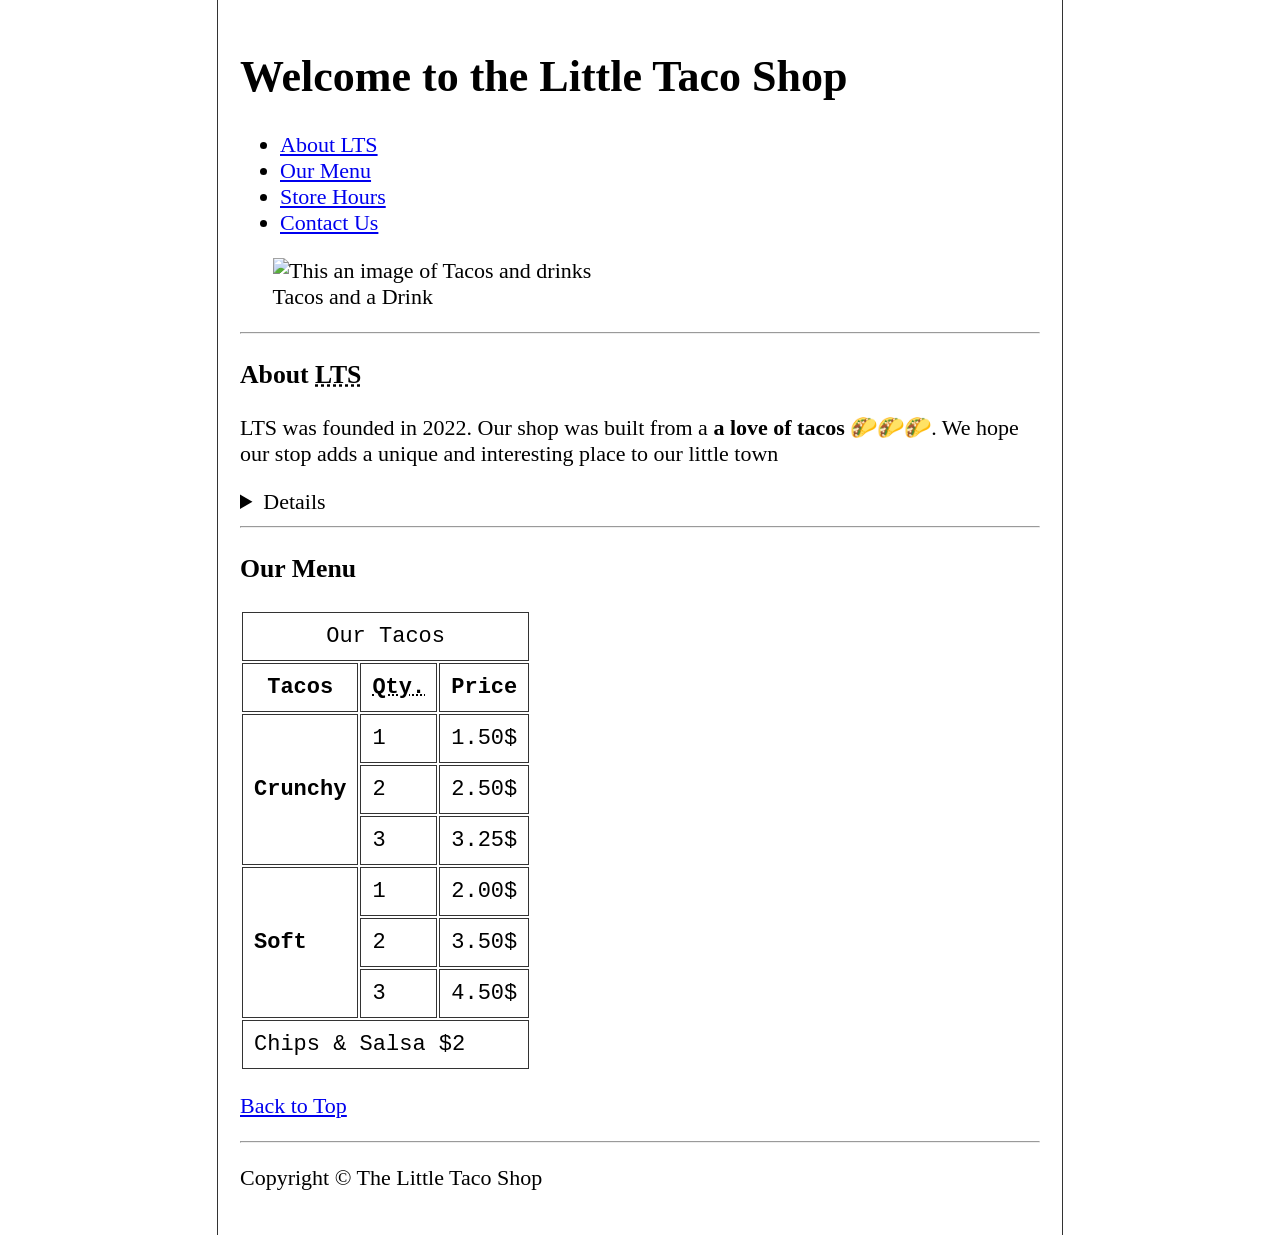
==== index.html @ 9c38268d "Add files via upload" ====
<!DOCTYPE html>
<html lang="en">
  <head>
    <meta charset="UTF-8" />
    <meta name="viewport" content="width=device-width, initial-scale=1.0" />
    <title>The Little Taco Shop</title>
    <link rel="stylesheet" href="style.css" />
    <link rel="shortcut icon" href="favicon.ico" type="image/x-icon" />
  </head>
  <body>
    <header>
      <h1>Welcome to the Little Taco Shop</h1>
      <nav>
        <ul>
          <li><a href="#about">About LTS</a></li>
          <li><a href="#menu">Our Menu</a></li>
          <li><a href="hours.html">Store Hours</a></li>
          <li><a href="contact.html">Contact Us</a></li>
        </ul>
      </nav>
    </header>

    <section id="tacophoto">
      <p>
        &nbsp;&nbsp;&nbsp;&nbsp;&nbsp;
        <img
          src="img/tacos_and_drink_400x267.png"
          alt="This an image of Tacos and drinks"
        />
        <br />
        &nbsp;&nbsp;&nbsp;&nbsp;&nbsp;&nbsp;Tacos and a Drink
      </p>
    </section>

    <hr />

    <main>
      <section id="about">
        <h3>About <abbr title="Little Taco Shop">LTS</abbr></h3>
        <p>
          LTS was founded in 2022. Our shop was built from a
          <strong>a love of tacos</strong> 🌮🌮🌮. We hope our stop adds a
          unique and interesting place to our little town
        </p>
      </section>

      <section id="history">
        <details>
          <p>
            The Taco was first introduced to the United States in
            <strong>1905</strong>. Mexican migrants were coming in to work on
            railroads and other jobs and started to bring their delicious food
            with them.
          </p>
        </details>
      </section>

      <hr />

      <section id="menu">
        <h3>Our Menu</h3>
        <table>
          <thead>
            <tr>
              <td colspan="3"><center>Our Tacos</center></td>
            </tr>
            <tr>
              <th>Tacos</th>
              <th><abbr title="Quantity">Qty.</abbr></th>
              <th>Price</th>
            </tr>
          </thead>
          <tbody id="prices">
            <tr>
              <td rowspan="3"><strong>Crunchy</strong></td>
              <td>1</td>
              <td>1.50$</td>
            </tr>
            <tr>
              <td>2</td>
              <td>2.50$</td>
            </tr>
            <tr>
              <td>3</td>
              <td>3.25$</td>
            </tr>
            <tr>
              <td rowspan="3"><strong>Soft</strong></td>
              <td>1</td>
              <td>2.00$</td>
            </tr>
            <tr>
              <td>2</td>
              <td>3.50$</td>
            </tr>
            <tr>
              <td>3</td>
              <td>4.50$</td>
            </tr>
          </tbody>
          <tfoot id="chips and salsa">
            <tr>
              <td colspan="3">Chips & Salsa $2</td>
            </tr>
          </tfoot>
        </table>
      </section>
    </main>

    <footer>
      <p>
        <a href="#">Back to Top</a>
      </p>
      <hr />
      <p>Copyright &copy; The Little Taco Shop</p>
    </footer>
  </body>
</html>
---- style.css ----
html {
    font-size: 22px;
}

body {
    min-height: 100vh;
    max-width: 800px;
    margin: 0 auto;
    padding: 1rem;
    border-left: 1px solid #333;
    border-right: 1px solid #333;
}

th, td, caption {
    border: 1px solid #333;
    font-family: 'Courier New', Courier, monospace;
    border-collapse: separate;
    padding: 0.5rem;
}
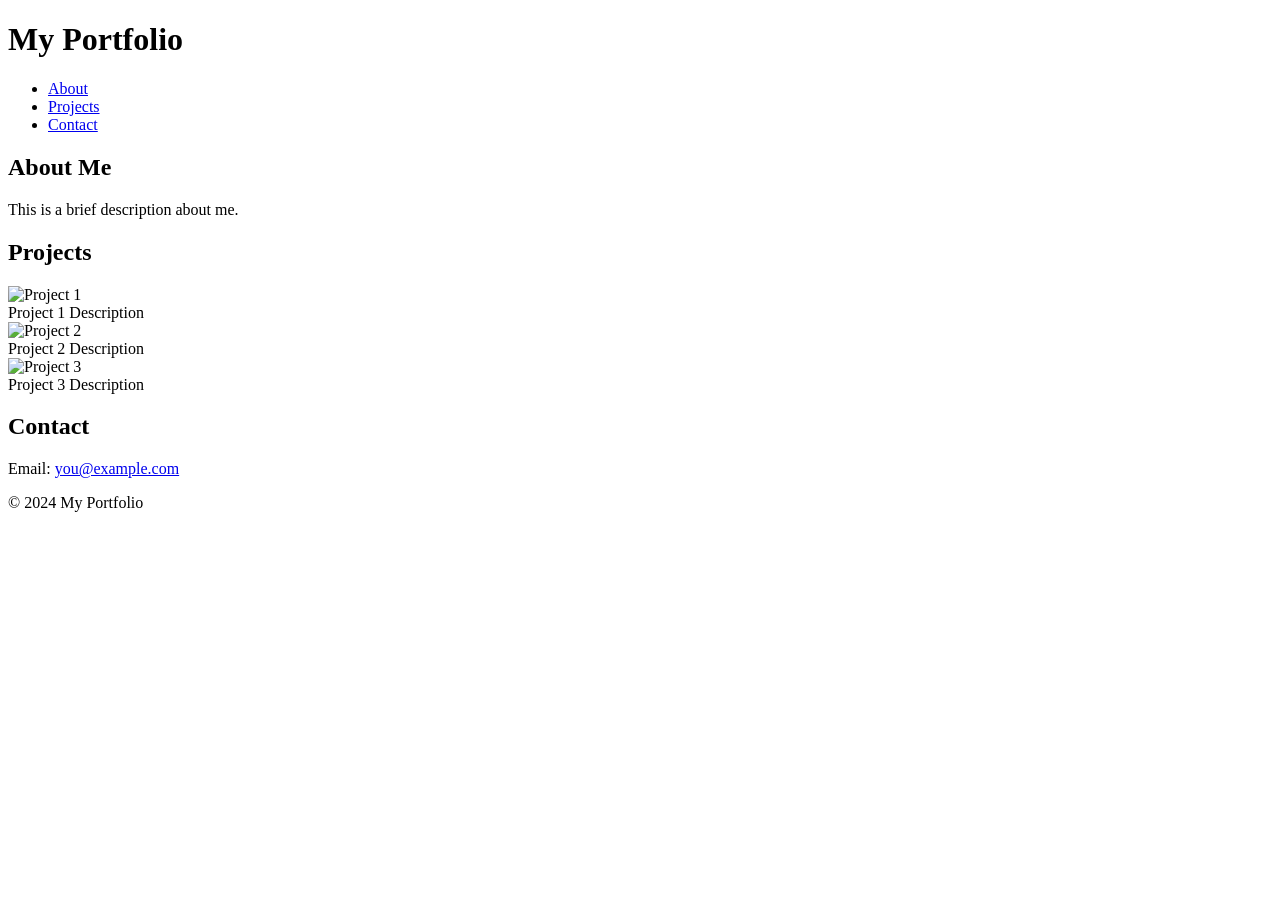
==== commit d058ea40: "Add files via upload" ====
--- a/index.html
+++ b/index.html
@@ -1,118 +1,50 @@
-<!DOCTYPE html>
-<html lang="en">
-  <head>
-    <meta charset="UTF-8" />
-    <meta name="viewport" content="width=device-width, initial-scale=1.0" />
-    <title>The Little Taco Shop</title>
-    <link rel="stylesheet" href="style.css" />
-    <link rel="shortcut icon" href="favicon.ico" type="image/x-icon" />
-  </head>
-  <body>
-    <header>
-      <h1>Welcome to the Little Taco Shop</h1>
-      <nav>
-        <ul>
-          <li><a href="#about">About LTS</a></li>
-          <li><a href="#menu">Our Menu</a></li>
-          <li><a href="hours.html">Store Hours</a></li>
-          <li><a href="contact.html">Contact Us</a></li>
-        </ul>
-      </nav>
-    </header>
-
-    <section id="tacophoto">
-      <p>
-        &nbsp;&nbsp;&nbsp;&nbsp;&nbsp;
-        <img
-          src="img/tacos_and_drink_400x267.png"
-          alt="This an image of Tacos and drinks"
-        />
-        <br />
-        &nbsp;&nbsp;&nbsp;&nbsp;&nbsp;&nbsp;Tacos and a Drink
-      </p>
-    </section>
-
-    <hr />
-
-    <main>
-      <section id="about">
-        <h3>About <abbr title="Little Taco Shop">LTS</abbr></h3>
-        <p>
-          LTS was founded in 2022. Our shop was built from a
-          <strong>a love of tacos</strong> 🌮🌮🌮. We hope our stop adds a
-          unique and interesting place to our little town
-        </p>
-      </section>
-
-      <section id="history">
-        <details>
-          <p>
-            The Taco was first introduced to the United States in
-            <strong>1905</strong>. Mexican migrants were coming in to work on
-            railroads and other jobs and started to bring their delicious food
-            with them.
-          </p>
-        </details>
-      </section>
-
-      <hr />
-
-      <section id="menu">
-        <h3>Our Menu</h3>
-        <table>
-          <thead>
-            <tr>
-              <td colspan="3"><center>Our Tacos</center></td>
-            </tr>
-            <tr>
-              <th>Tacos</th>
-              <th><abbr title="Quantity">Qty.</abbr></th>
-              <th>Price</th>
-            </tr>
-          </thead>
-          <tbody id="prices">
-            <tr>
-              <td rowspan="3"><strong>Crunchy</strong></td>
-              <td>1</td>
-              <td>1.50$</td>
-            </tr>
-            <tr>
-              <td>2</td>
-              <td>2.50$</td>
-            </tr>
-            <tr>
-              <td>3</td>
-              <td>3.25$</td>
-            </tr>
-            <tr>
-              <td rowspan="3"><strong>Soft</strong></td>
-              <td>1</td>
-              <td>2.00$</td>
-            </tr>
-            <tr>
-              <td>2</td>
-              <td>3.50$</td>
-            </tr>
-            <tr>
-              <td>3</td>
-              <td>4.50$</td>
-            </tr>
-          </tbody>
-          <tfoot id="chips and salsa">
-            <tr>
-              <td colspan="3">Chips & Salsa $2</td>
-            </tr>
-          </tfoot>
-        </table>
-      </section>
-    </main>
-
-    <footer>
-      <p>
-        <a href="#">Back to Top</a>
-      </p>
-      <hr />
-      <p>Copyright &copy; The Little Taco Shop</p>
-    </footer>
-  </body>
-</html>
+
+<!DOCTYPE html>
+<html lang="en">
+<head>
+    <meta charset="UTF-8">
+    <meta name="viewport" content="width=device-width, initial-scale=1.0">
+    <title>Portfolio</title>
+    <link rel="stylesheet" href="styles.css">
+</head>
+<body>
+    <header>
+        <h1>My Portfolio</h1>
+        <nav>
+            <ul>
+                <li><a href="#about">About</a></li>
+                <li><a href="#projects">Projects</a></li>
+                <li><a href="#contact">Contact</a></li>
+            </ul>
+        </nav>
+    </header>
+    <section id="about">
+        <h2>About Me</h2>
+        <p>This is a brief description about me.</p>
+    </section>
+    <section id="projects">
+        <h2>Projects</h2>
+        <div class="gallery">
+            <div class="project">
+                <img src="project1.jpg" alt="Project 1">
+                <div class="overlay">Project 1 Description</div>
+            </div>
+            <div class="project">
+                <img src="project2.jpg" alt="Project 2">
+                <div class="overlay">Project 2 Description</div>
+            </div>
+            <div class="project">
+                <img src="project3.jpg" alt="Project 3">
+                <div class="overlay">Project 3 Description</div>
+            </div>
+        </div>
+    </section>
+    <section id="contact">
+        <h2>Contact</h2>
+        <p>Email: <a href="mailto:you@example.com">you@example.com</a></p>
+    </section>
+    <footer>
+        <p>&copy; 2024 My Portfolio</p>
+    </footer>
+</body>
+</html>
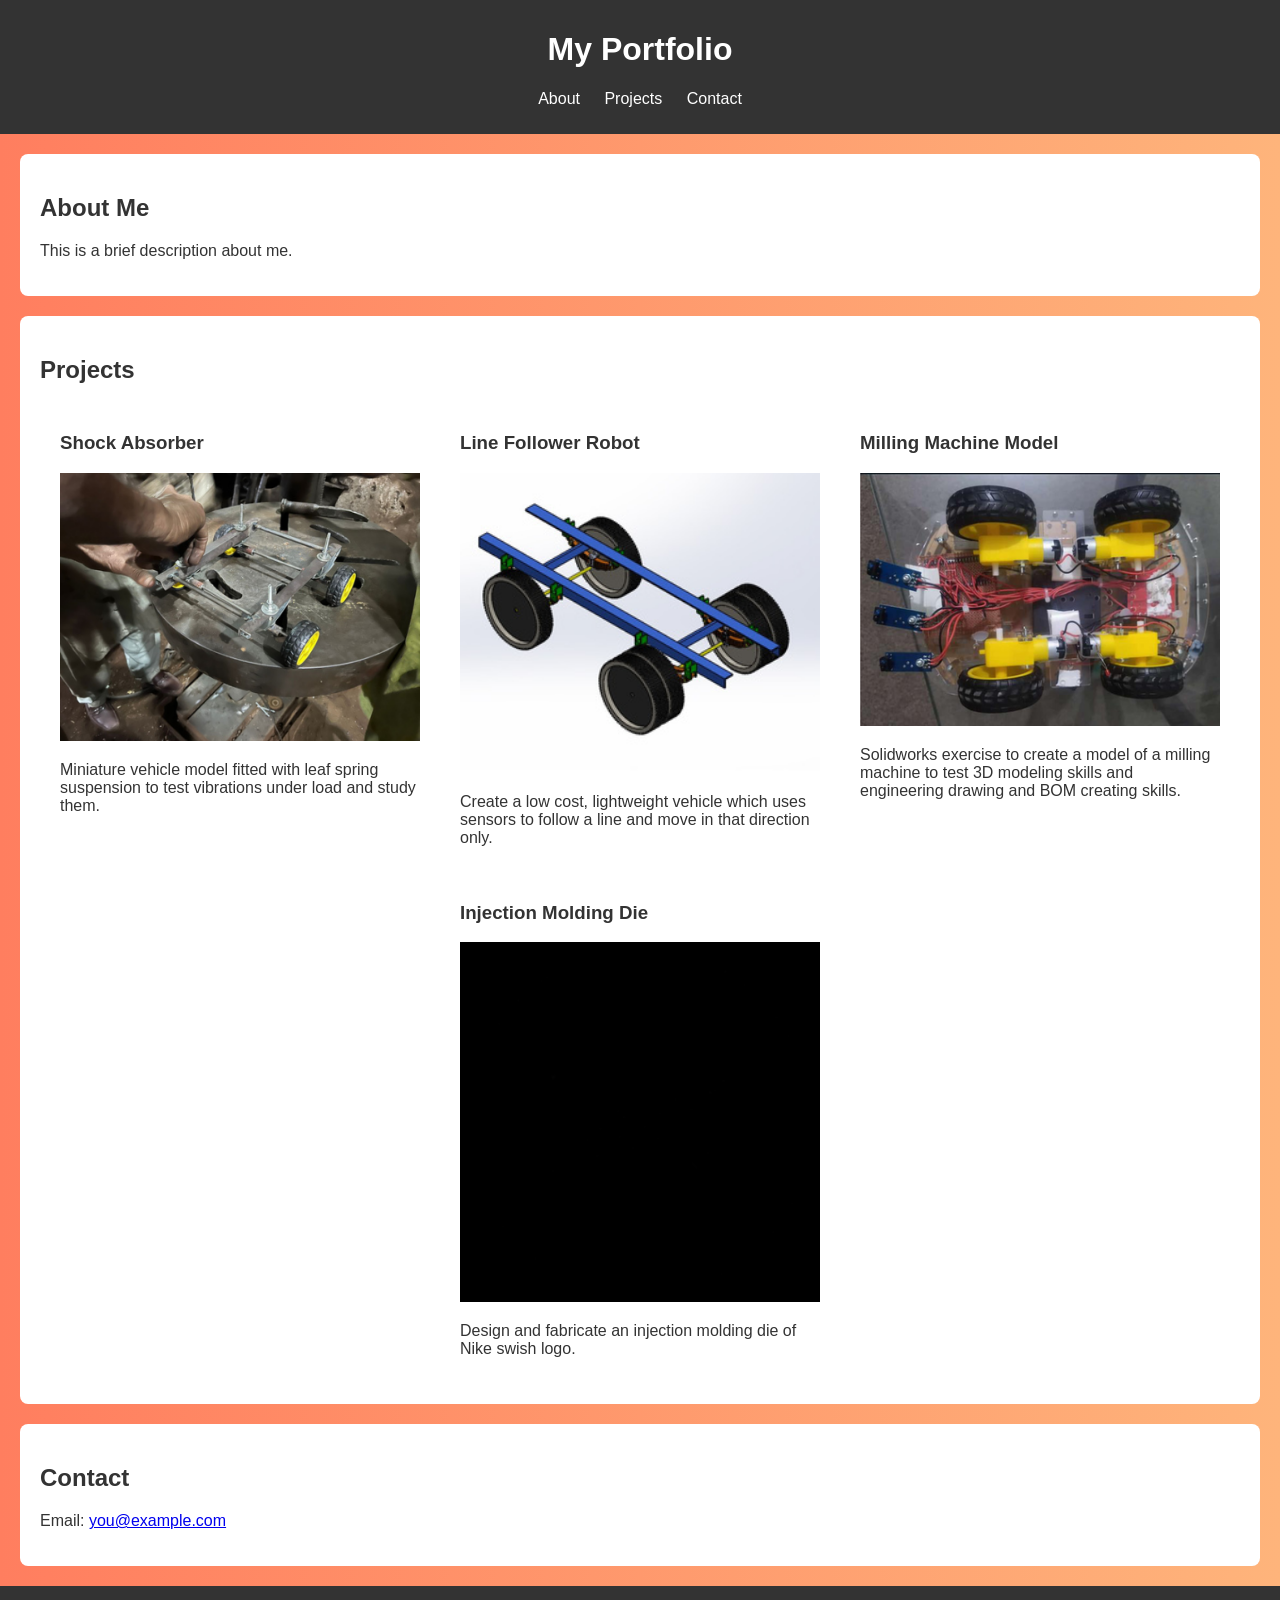
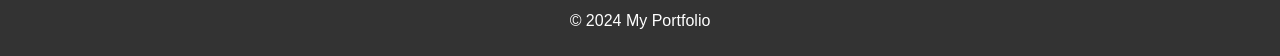
==== commit ffaa783e: "Add files via upload" ====
--- a/index.html
+++ b/index.html
@@ -26,16 +26,32 @@
         <h2>Projects</h2>
         <div class="gallery">
             <div class="project">
-                <img src="project1.jpg" alt="Project 1">
-                <div class="overlay">Project 1 Description</div>
+                <h3>Shock Absorber</h3>
+                <img src="images/how.png" alt="Shock Absorber">
+                <div class="overlay">Shock Absorber</div>
+                <div class="description">Miniature vehicle model fitted with leaf spring suspension to test vibrations under load and study them.</div>
+                <p>Miniature vehicle model fitted with leaf spring suspension to test vibrations under load and study them.</p>
             </div>
             <div class="project">
-                <img src="project2.jpg" alt="Project 2">
-                <div class="overlay">Project 2 Description</div>
+                <h3>Line Follower Robot</h3>
+                <img src="images/image_5.jpeg" alt="Line Follower Robot">
+                <div class="overlay">Line Follower Robot</div>
+                <div class="description">Create a low cost, lightweight vehicle which uses sensors to follow a line and move in that direction only.</div>
+                <p>Create a low cost, lightweight vehicle which uses sensors to follow a line and move in that direction only.</p>
             </div>
             <div class="project">
-                <img src="project3.jpg" alt="Project 3">
-                <div class="overlay">Project 3 Description</div>
+                <h3>Milling Machine Model</h3>
+                <img src="images/image_2.png" alt="Milling Machine Model">
+                <div class="overlay">Milling Machine Model</div>
+                <div class="description">Solidworks exercise to create a model of a milling machine to test 3D modeling skills and engineering drawing and BOM creating skills.</div>
+                <p>Solidworks exercise to create a model of a milling machine to test 3D modeling skills and engineering drawing and BOM creating skills.</p>
+            </div>
+            <div class="project">
+                <h3>Injection Molding Die</h3>
+                <img src="images/image_6.png" alt="Injection Molding Die">
+                <div class="overlay">Injection Molding Die</div>
+                <div class="description">Design and fabricate an injection molding die of Nike swish logo.</div>
+                <p>Design and fabricate an injection molding die of Nike swish logo.</p>
             </div>
         </div>
     </section>
--- a/styles.css
+++ b/styles.css
@@ -0,0 +1,89 @@
+
+body {
+    font-family: Arial, sans-serif;
+    margin: 0;
+    padding: 0;
+    background: linear-gradient(to right, #ff7e5f, #feb47b);
+    color: #333;
+}
+
+header {
+    background: #333;
+    color: white;
+    padding: 10px 0;
+    text-align: center;
+}
+
+header nav ul {
+    list-style: none;
+    padding: 0;
+}
+
+header nav ul li {
+    display: inline;
+    margin: 0 10px;
+}
+
+header nav ul li a {
+    color: white;
+    text-decoration: none;
+}
+
+section {
+    padding: 20px;
+    margin: 20px;
+    background: white;
+    border-radius: 8px;
+}
+
+.gallery {
+    display: flex;
+    justify-content: space-around;
+    flex-wrap: wrap;
+}
+
+.project {
+    position: relative;
+    width: 30%;
+    margin: 10px;
+    overflow: hidden;
+    border-radius: 8px;
+}
+
+.project img {
+    width: 100%;
+    transition: transform 0.3s ease;
+}
+
+.project:hover img {
+    transform: scale(1.1);
+}
+
+.overlay, .description {
+    position: absolute;
+    bottom: 0;
+    left: 0;
+    right: 0;
+    background: rgba(0, 0, 0, 0.7);
+    color: white;
+    text-align: center;
+    padding: 10px;
+    opacity: 0;
+    transition: opacity 0.3s ease;
+}
+
+.project:hover .overlay, .project:hover .description {
+    opacity: 1;
+}
+
+.description {
+    bottom: auto;
+    top: 100%;
+}
+
+footer {
+    text-align: center;
+    padding: 10px;
+    background: #333;
+    color: white;
+}
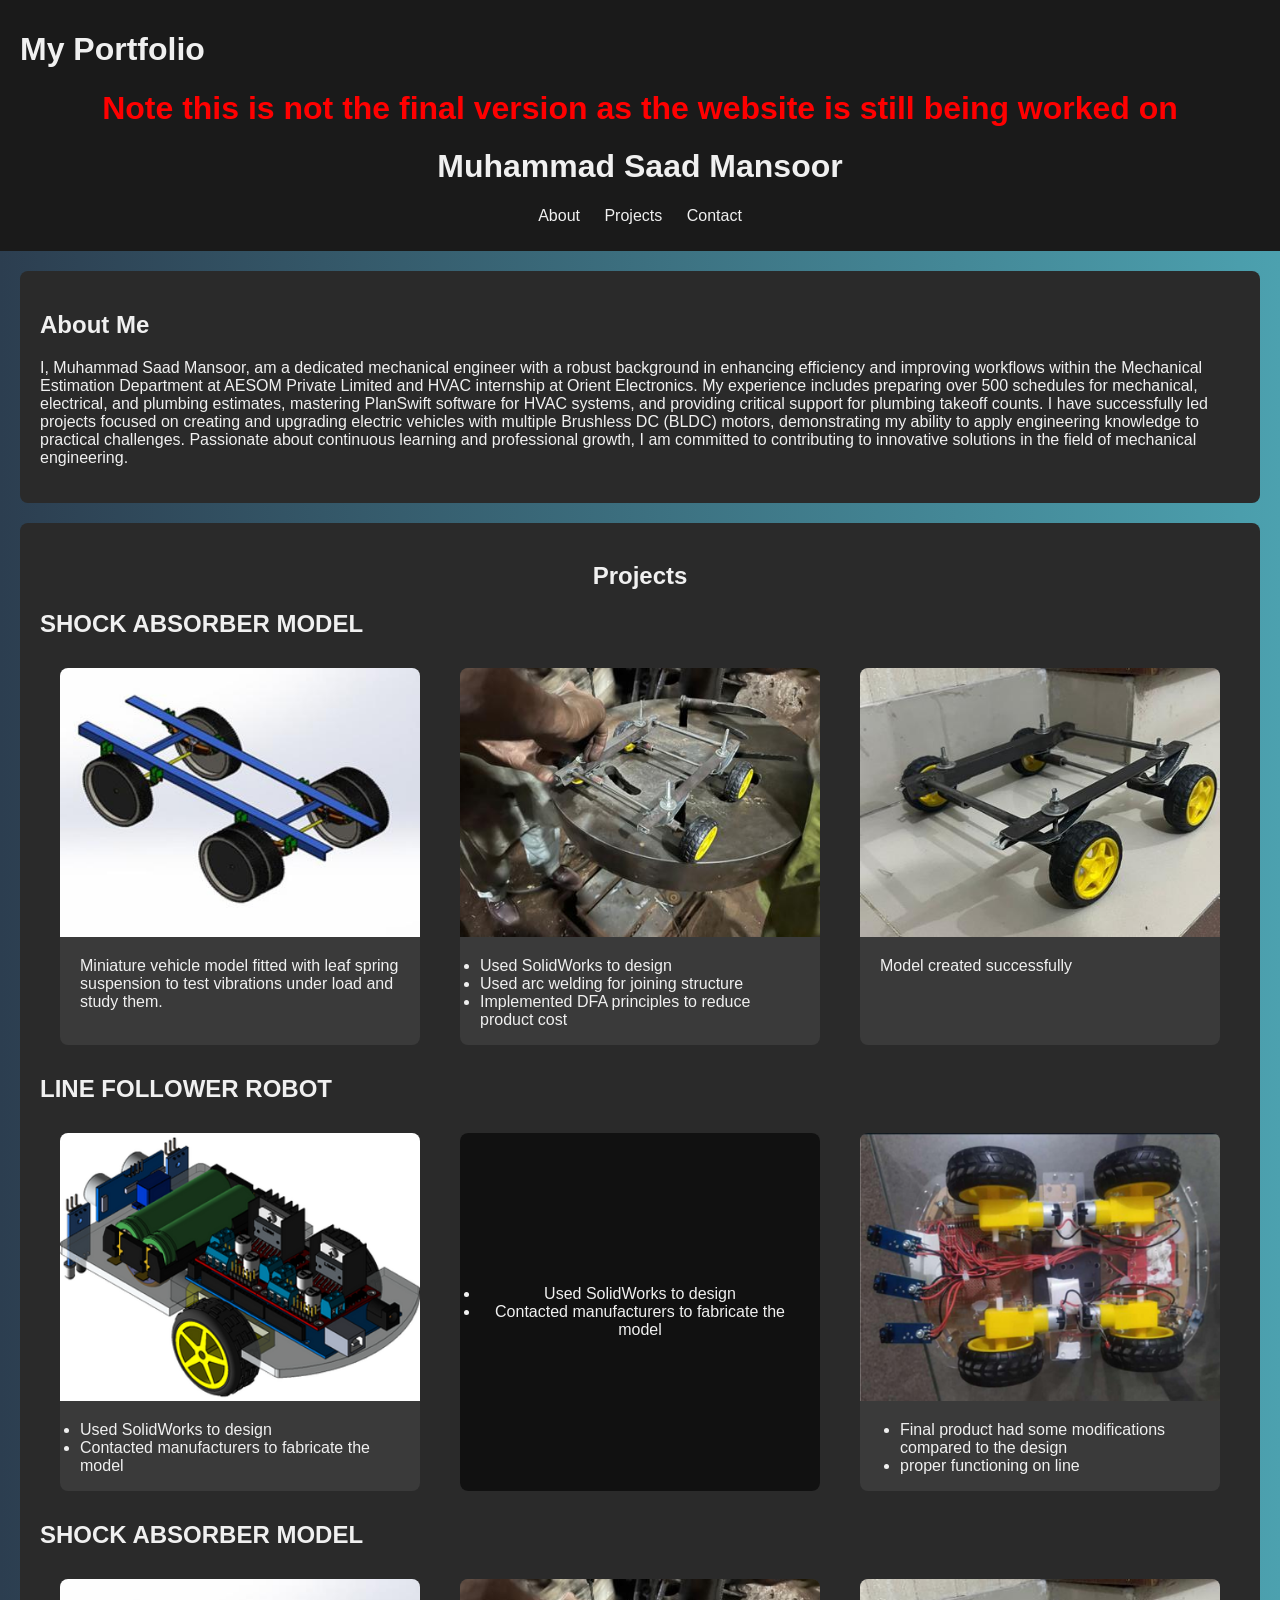
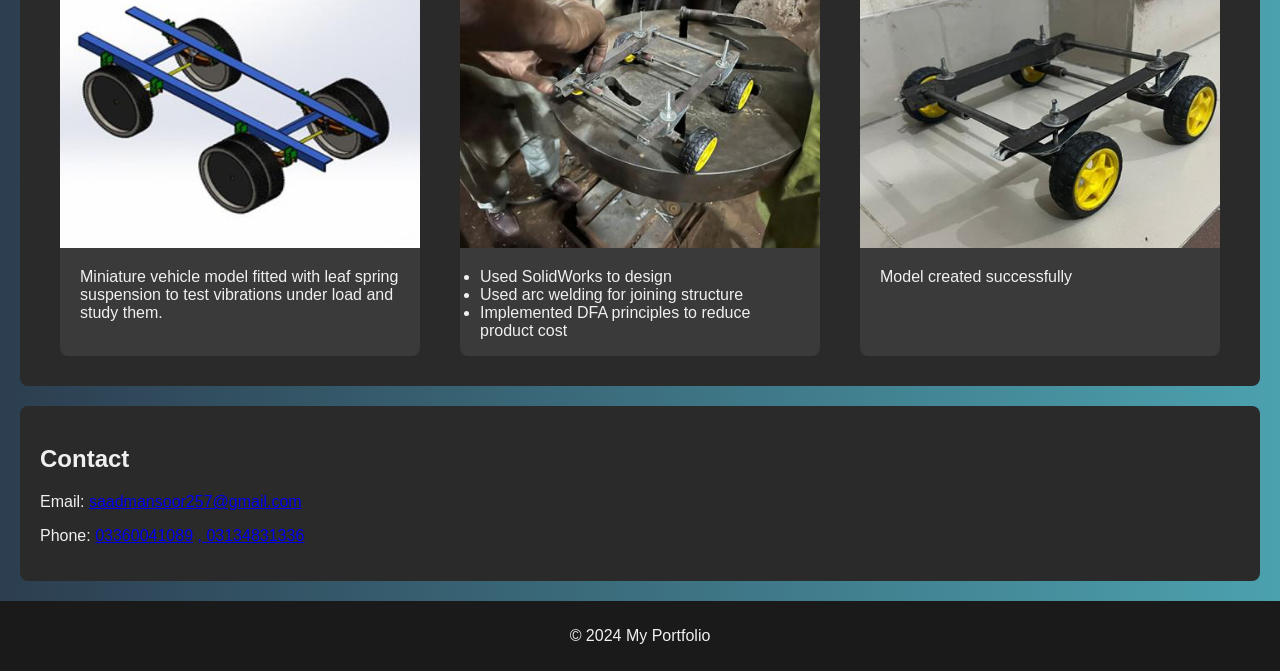
==== commit 32755c13: "Add files via upload" ====
--- a/index.html
+++ b/index.html
@@ -1,66 +1,172 @@
-
 <!DOCTYPE html>
 <html lang="en">
-<head>
-    <meta charset="UTF-8">
-    <meta name="viewport" content="width=device-width, initial-scale=1.0">
+  <head>
+    <meta charset="UTF-8" />
+    <meta name="viewport" content="width=device-width, initial-scale=1.0" />
     <title>Portfolio</title>
-    <link rel="stylesheet" href="styles.css">
-</head>
-<body>
+    <link rel="stylesheet" href="styles.css" />
+  </head>
+  <body>
     <header>
-        <h1>My Portfolio</h1>
-        <nav>
-            <ul>
-                <li><a href="#about">About</a></li>
-                <li><a href="#projects">Projects</a></li>
-                <li><a href="#contact">Contact</a></li>
-            </ul>
-        </nav>
+      <h1 class="portfolio-heading">My Portfolio</h1>
+      <h1 id="note">
+        Note this is not the final version as the website is still being worked
+        on
+      </h1>
+      <h1>Muhammad Saad Mansoor</h1>
+      <nav>
+        <ul>
+          <li><a href="#about">About</a></li>
+          <li><a href="#projects">Projects</a></li>
+          <li><a href="#contact">Contact</a></li>
+        </ul>
+      </nav>
     </header>
     <section id="about">
-        <h2>About Me</h2>
-        <p>This is a brief description about me.</p>
+      <h2>About Me</h2>
+      <p>
+        I, Muhammad Saad Mansoor, am a dedicated mechanical engineer with a
+        robust background in enhancing efficiency and improving workflows within
+        the Mechanical Estimation Department at AESOM Private Limited and HVAC
+        internship at Orient Electronics. My experience includes preparing over
+        500 schedules for mechanical, electrical, and plumbing estimates,
+        mastering PlanSwift software for HVAC systems, and providing critical
+        support for plumbing takeoff counts. I have successfully led projects
+        focused on creating and upgrading electric vehicles with multiple
+        Brushless DC (BLDC) motors, demonstrating my ability to apply
+        engineering knowledge to practical challenges. Passionate about
+        continuous learning and professional growth, I am committed to
+        contributing to innovative solutions in the field of mechanical
+        engineering.
+      </p>
     </section>
     <section id="projects">
-        <h2>Projects</h2>
-        <div class="gallery">
-            <div class="project">
-                <h3>Shock Absorber</h3>
-                <img src="images/how.png" alt="Shock Absorber">
-                <div class="overlay">Shock Absorber</div>
-                <div class="description">Miniature vehicle model fitted with leaf spring suspension to test vibrations under load and study them.</div>
-                <p>Miniature vehicle model fitted with leaf spring suspension to test vibrations under load and study them.</p>
-            </div>
-            <div class="project">
-                <h3>Line Follower Robot</h3>
-                <img src="images/image_5.jpeg" alt="Line Follower Robot">
-                <div class="overlay">Line Follower Robot</div>
-                <div class="description">Create a low cost, lightweight vehicle which uses sensors to follow a line and move in that direction only.</div>
-                <p>Create a low cost, lightweight vehicle which uses sensors to follow a line and move in that direction only.</p>
-            </div>
-            <div class="project">
-                <h3>Milling Machine Model</h3>
-                <img src="images/image_2.png" alt="Milling Machine Model">
-                <div class="overlay">Milling Machine Model</div>
-                <div class="description">Solidworks exercise to create a model of a milling machine to test 3D modeling skills and engineering drawing and BOM creating skills.</div>
-                <p>Solidworks exercise to create a model of a milling machine to test 3D modeling skills and engineering drawing and BOM creating skills.</p>
-            </div>
-            <div class="project">
-                <h3>Injection Molding Die</h3>
-                <img src="images/image_6.png" alt="Injection Molding Die">
-                <div class="overlay">Injection Molding Die</div>
-                <div class="description">Design and fabricate an injection molding die of Nike swish logo.</div>
-                <p>Design and fabricate an injection molding die of Nike swish logo.</p>
-            </div>
+      <h1 id="projectheader">Projects</h1>
+
+      <!-- Shock Absorber Model Section 1 -->
+      <h2>SHOCK ABSORBER MODEL</h2>
+      <div class="gallery">
+        <div class="project">
+          <img src="images/shock_absorber11jpg.jpg" alt="Shock Absorber1" />
+          <div class="overlay">What?</div>
+          <div class="description">
+            Miniature vehicle model fitted with leaf spring suspension to test
+            vibrations under load and study them.
+          </div>
+          <p class="project-text">
+            Miniature vehicle model fitted with leaf spring suspension to test
+            vibrations under load and study them.
+          </p>
         </div>
+        <div class="project">
+          <img src="images/shock_absorber22.jpg" alt="Shock Absorber2" />
+          <div class="overlay">How?</div>
+          <div class="description">
+            Used SolidWorks to design, Used arc welding for joining structure,
+            Implemented DFA principles to reduce product cost
+          </div>
+          <ul class="project-text">
+            <li>Used SolidWorks to design</li>
+            <li>Used arc welding for joining structure</li>
+            <li>Implemented DFA principles to reduce product cost</li>
+          </ul>
+        </div>
+        <div class="project">
+          <img src="images/shock_absorber33.jpg" alt="Shock Absorber3" />
+          <div class="overlay">Results</div>
+          <div class="description">Model created successfully</div>
+          <p class="project-text">Model created successfully</p>
+        </div>
+      </div>
+
+      <!-- Line Follower Robot -->
+      <h2>LINE FOLLOWER ROBOT</h2>
+      <div class="gallery">
+        <div class="project">
+          <img src="images/line follower11.png" alt="Line Follower2" />
+          <div class="overlay">What?</div>
+          <div class="description">
+            Used SolidWorks to design the outer box Contacted manufacturers to
+            fabricate the model
+          </div>
+          <ul class="project-text">
+            <li>Used SolidWorks to design</li>
+            <li>Contacted manufacturers to fabricate the model</li>
+          </ul>
+        </div>
+        <div class="project text-only">
+          <div class="text-overlay">
+            <div class="description">How?</div>
+            <ul class="project-text">
+              <li>Used SolidWorks to design</li>
+              <li>Contacted manufacturers to fabricate the model</li>
+            </ul>
+          </div>
+        </div>
+        <div class="project">
+          <img src="images/line follower22.png" alt="Line Follower1" />
+          <div class="overlay">Results</div>
+          <div class="description">
+            Create a low cost, lightweight vehicle which uses sensors to follow
+            a line and move in that direction only.
+          </div>
+          <ul>
+            <li>Final product had some modifications compared to the design</li>
+            <li>proper functioning on line</li>
+          </ul>
+        </div>
+      </div>
+
+      <!-- Shock Absorber Model Section 3 -->
+      <h2>SHOCK ABSORBER MODEL</h2>
+      <div class="gallery">
+        <div class="project">
+          <img src="images/shock_absorber11jpg.jpg" alt="Shock Absorber1" />
+          <div class="overlay">What?</div>
+          <div class="description">
+            Miniature vehicle model fitted with leaf spring suspension to test
+            vibrations under load and study them.
+          </div>
+          <p class="project-text">
+            Miniature vehicle model fitted with leaf spring suspension to test
+            vibrations under load and study them.
+          </p>
+        </div>
+        <div class="project">
+          <img src="images/shock_absorber22.jpg" alt="Shock Absorber2" />
+          <div class="overlay">How?</div>
+          <div class="description">
+            Used SolidWorks to design, Used arc welding for joining structure,
+            Implemented DFA principles to reduce product cost
+          </div>
+          <ul class="project-text">
+            <li>Used SolidWorks to design</li>
+            <li>Used arc welding for joining structure</li>
+            <li>Implemented DFA principles to reduce product cost</li>
+          </ul>
+        </div>
+        <div class="project">
+          <img src="images/shock_absorber33.jpg" alt="Shock Absorber3" />
+          <div class="overlay">Results</div>
+          <div class="description">Model created successfully</div>
+          <p class="project-text">Model created successfully</p>
+        </div>
+      </div>
     </section>
     <section id="contact">
-        <h2>Contact</h2>
-        <p>Email: <a href="mailto:you@example.com">you@example.com</a></p>
+      <h2>Contact</h2>
+      <p>
+        Email:
+        <a href="mailto:saadmansoor257@gmail.com">saadmansoor257@gmail.com</a>
+      </p>
+      <p>
+        Phone:
+        <a href="tel:0336 0041089">03360041089</a>
+        <a href="tel:0313 4831336">, 03134831336</a>
+      </p>
     </section>
     <footer>
-        <p>&copy; 2024 My Portfolio</p>
+      <p>&copy; 2024 My Portfolio</p>
     </footer>
-</body>
+  </body>
 </html>
--- a/styles.css
+++ b/styles.css
@@ -1,89 +1,125 @@
+body {
+  font-family: Arial, sans-serif;
+  margin: 0;
+  padding: 0;
+  background: linear-gradient(to right, #2c3e50, #4ca1af);
+  color: #f0f0f0;
+}
 
-body {
-    font-family: Arial, sans-serif;
-    margin: 0;
-    padding: 0;
-    background: linear-gradient(to right, #ff7e5f, #feb47b);
-    color: #333;
+.portfolio-heading {
+  text-align: left;
+  margin-left: 20px;
+}
+
+#projectheader {
+  text-align: center;
 }
 
 header {
-    background: #333;
-    color: white;
-    padding: 10px 0;
-    text-align: center;
+  background: #1a1a1a;
+  color: #f0f0f0;
+  padding: 10px 0;
+  text-align: center;
 }
 
 header nav ul {
-    list-style: none;
-    padding: 0;
+  list-style: none;
+  padding: 0;
 }
 
 header nav ul li {
-    display: inline;
-    margin: 0 10px;
+  display: inline;
+  margin: 0 10px;
 }
 
 header nav ul li a {
-    color: white;
-    text-decoration: none;
+  color: #f0f0f0;
+  text-decoration: none;
 }
 
 section {
-    padding: 20px;
-    margin: 20px;
-    background: white;
-    border-radius: 8px;
+  padding: 20px;
+  margin: 20px;
+  background: #2a2a2a;
+  border-radius: 8px;
 }
 
 .gallery {
-    display: flex;
-    justify-content: space-around;
-    flex-wrap: wrap;
+  display: flex;
+  justify-content: space-around;
+  flex-wrap: wrap;
 }
 
 .project {
-    position: relative;
-    width: 30%;
-    margin: 10px;
-    overflow: hidden;
-    border-radius: 8px;
+  position: relative;
+  width: 30%;
+  margin: 10px;
+  overflow: hidden;
+  border-radius: 8px;
+  background: #3a3a3a;
 }
 
 .project img {
-    width: 100%;
-    transition: transform 0.3s ease;
+  width: 100%;
+  transition: transform 0.3s ease;
 }
 
 .project:hover img {
-    transform: scale(1.1);
+  transform: scale(1.1);
 }
 
-.overlay, .description {
-    position: absolute;
-    bottom: 0;
-    left: 0;
-    right: 0;
-    background: rgba(0, 0, 0, 0.7);
-    color: white;
-    text-align: center;
-    padding: 10px;
-    opacity: 0;
-    transition: opacity 0.3s ease;
+.overlay,
+.description {
+  position: absolute;
+  bottom: 0;
+  left: 0;
+  right: 0;
+  background: rgba(0, 0, 0, 0.7);
+  color: #f0f0f0;
+  text-align: center;
+  padding: 10px;
+  opacity: 0;
+  transition: opacity 0.3s ease;
 }
 
-.project:hover .overlay, .project:hover .description {
-    opacity: 1;
+.project:hover .overlay,
+.project:hover .description {
+  opacity: 1;
 }
 
 .description {
-    bottom: auto;
-    top: 100%;
+  bottom: auto;
+  top: 100%;
+}
+
+.project-text {
+  padding: 0 20px;
+}
+
+#note {
+  color: red;
+}
+
+.text-overlay {
+  width: 100%;
+  height: 100%;
+  background: rgba(0, 0, 0, 0.7);
+  display: flex;
+  justify-content: center;
+  align-items: center;
+  flex-direction: column;
+}
+
+.text-only {
+  display: flex;
+  align-items: center;
+  justify-content: center;
+  text-align: center;
 }
 
 footer {
-    text-align: center;
-    padding: 10px;
-    background: #333;
-    color: white;
+  text-align: center;
+  padding: 10px;
+  background: #1a1a1a;
+  color: #f0f0f0;
 }
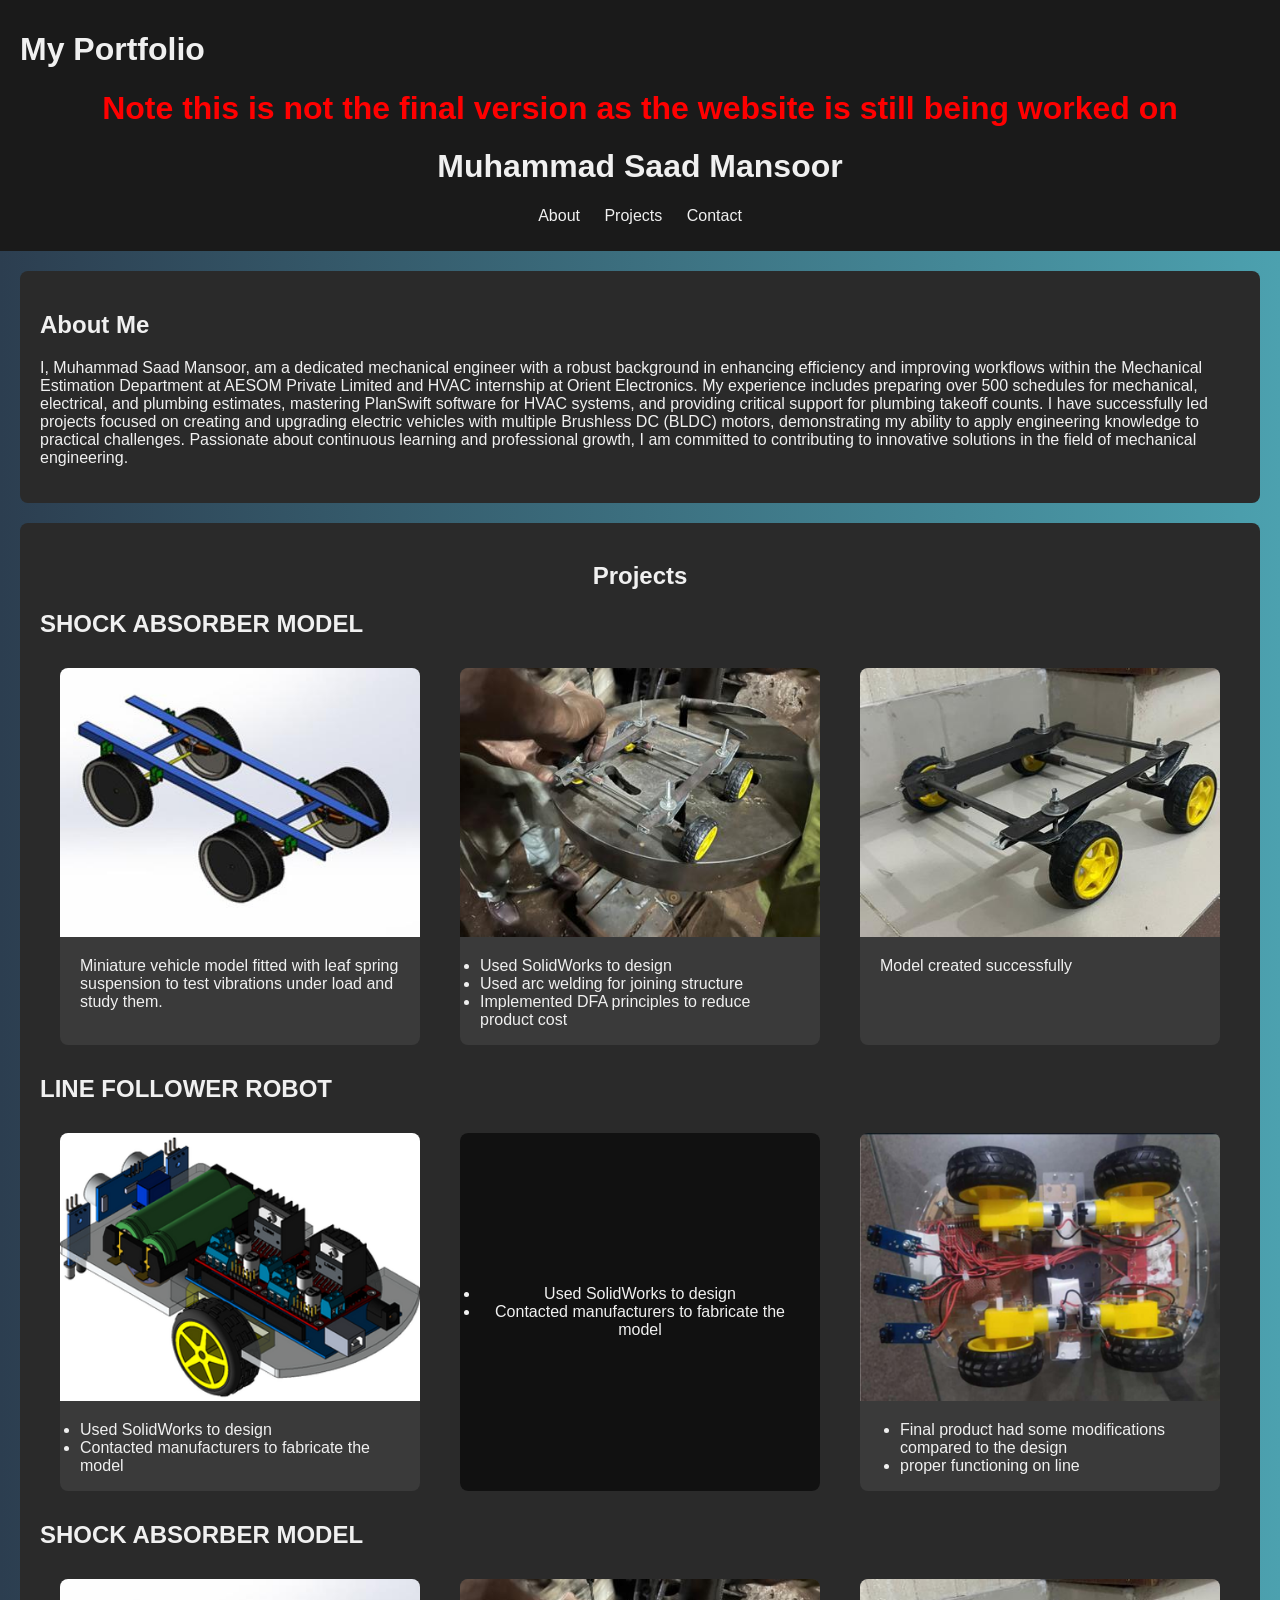
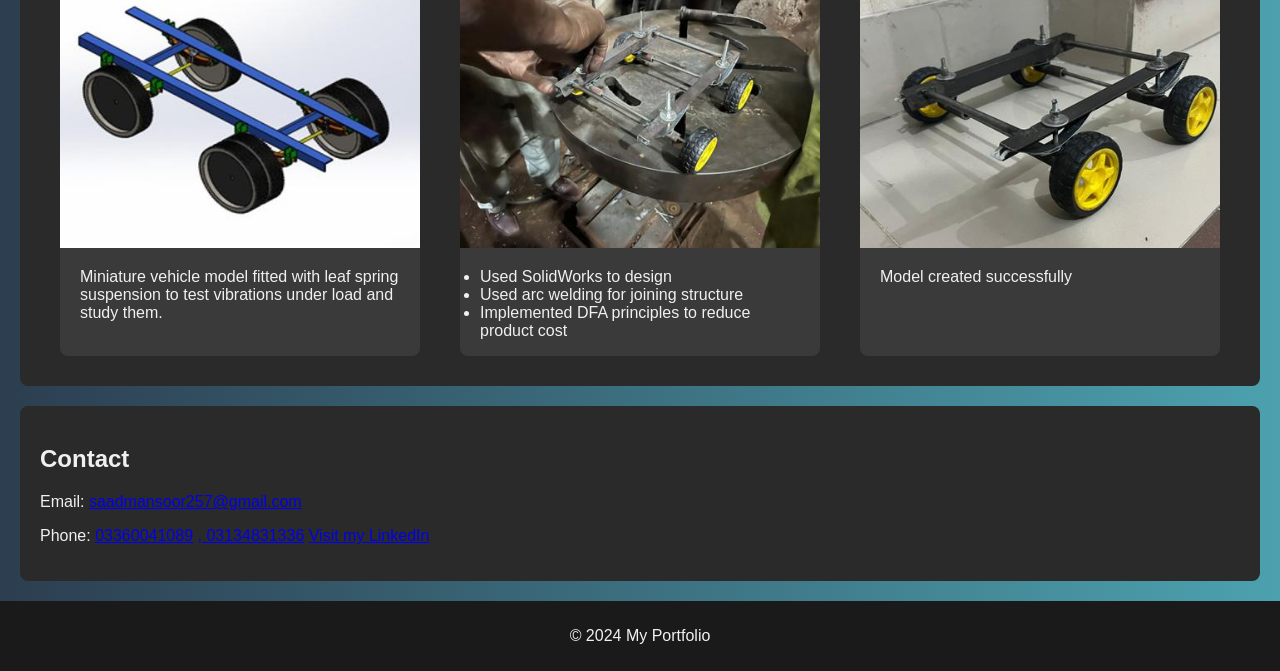
==== commit 7d786e91: "Update index.html added linkdin" ====
--- a/index.html
+++ b/index.html
@@ -163,6 +163,7 @@
         Phone:
         <a href="tel:0336 0041089">03360041089</a>
         <a href="tel:0313 4831336">, 03134831336</a>
+        <a href="https://www.linkedin.com/in/muhammad-saad-mansoor-a9750a229/" target="_blank">Visit my LinkedIn</a>
       </p>
     </section>
     <footer>
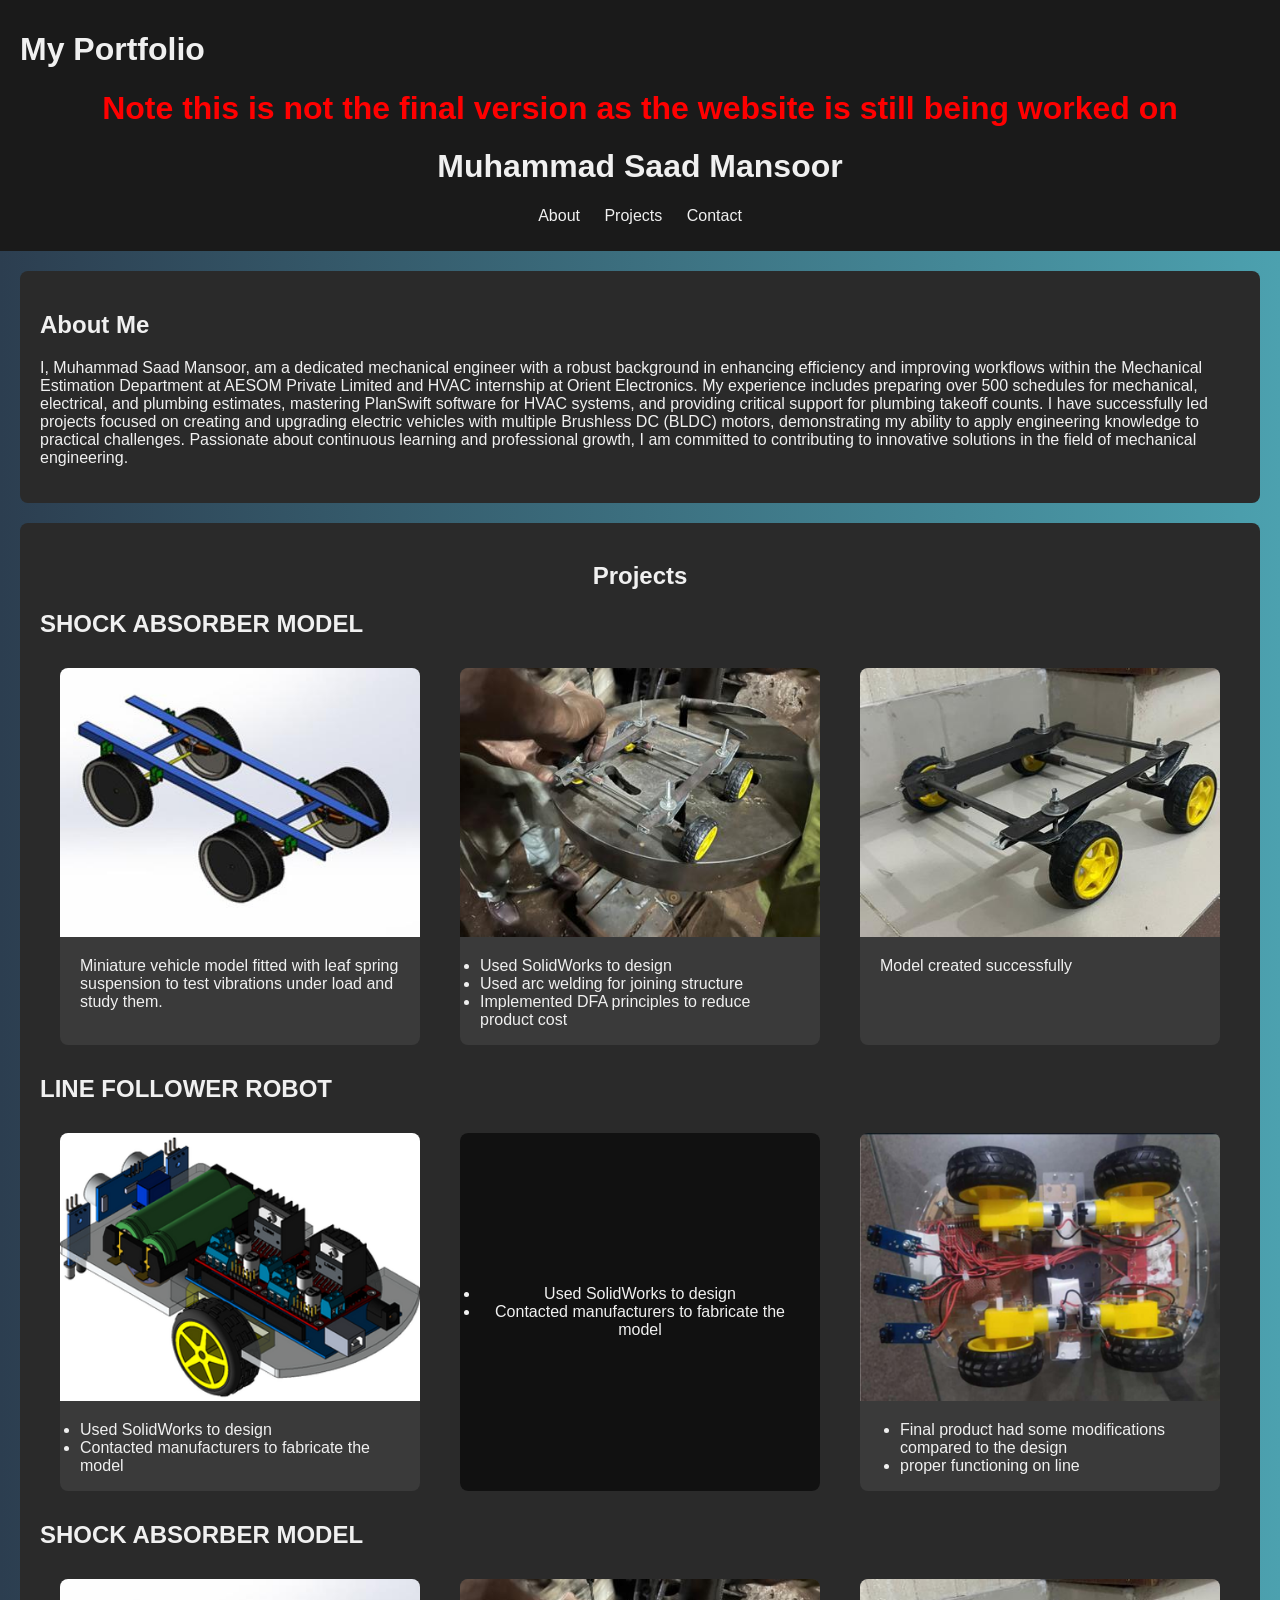
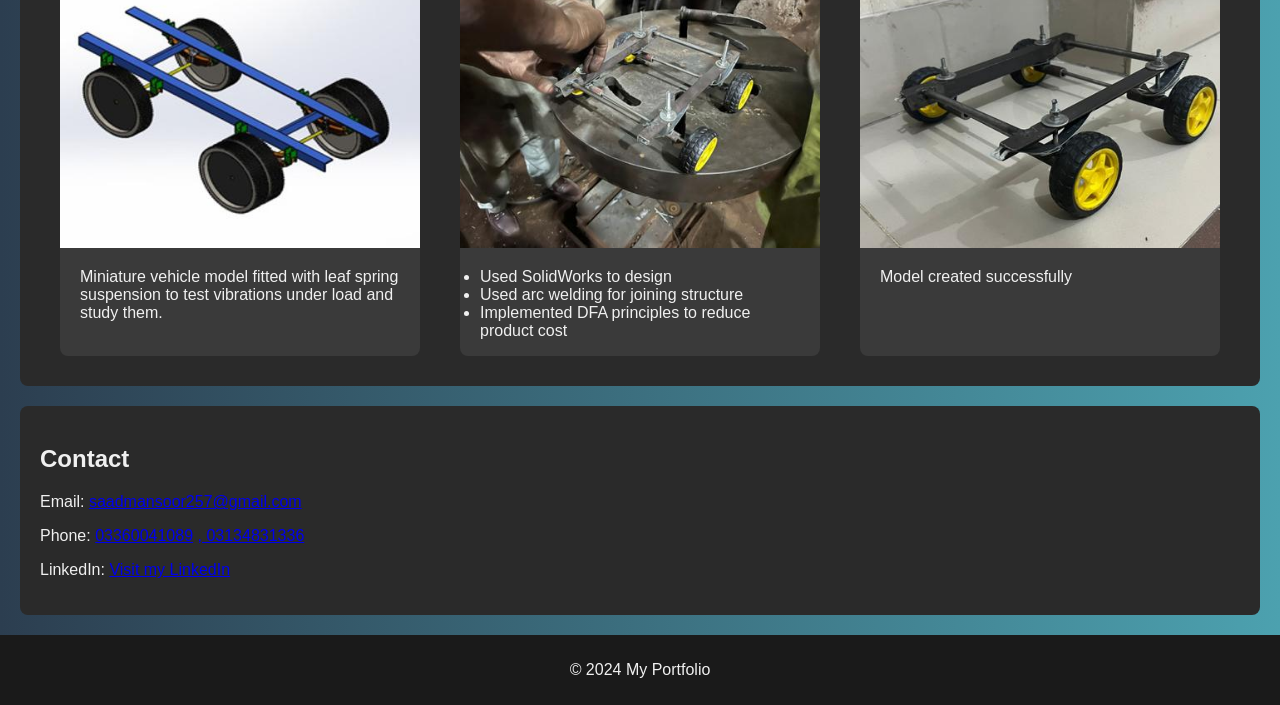
==== commit e4030ffa: "Update index.html" ====
--- a/index.html
+++ b/index.html
@@ -163,6 +163,9 @@
         Phone:
         <a href="tel:0336 0041089">03360041089</a>
         <a href="tel:0313 4831336">, 03134831336</a>
+      </p>
+      <p>
+        LinkedIn:
         <a href="https://www.linkedin.com/in/muhammad-saad-mansoor-a9750a229/" target="_blank">Visit my LinkedIn</a>
       </p>
     </section>
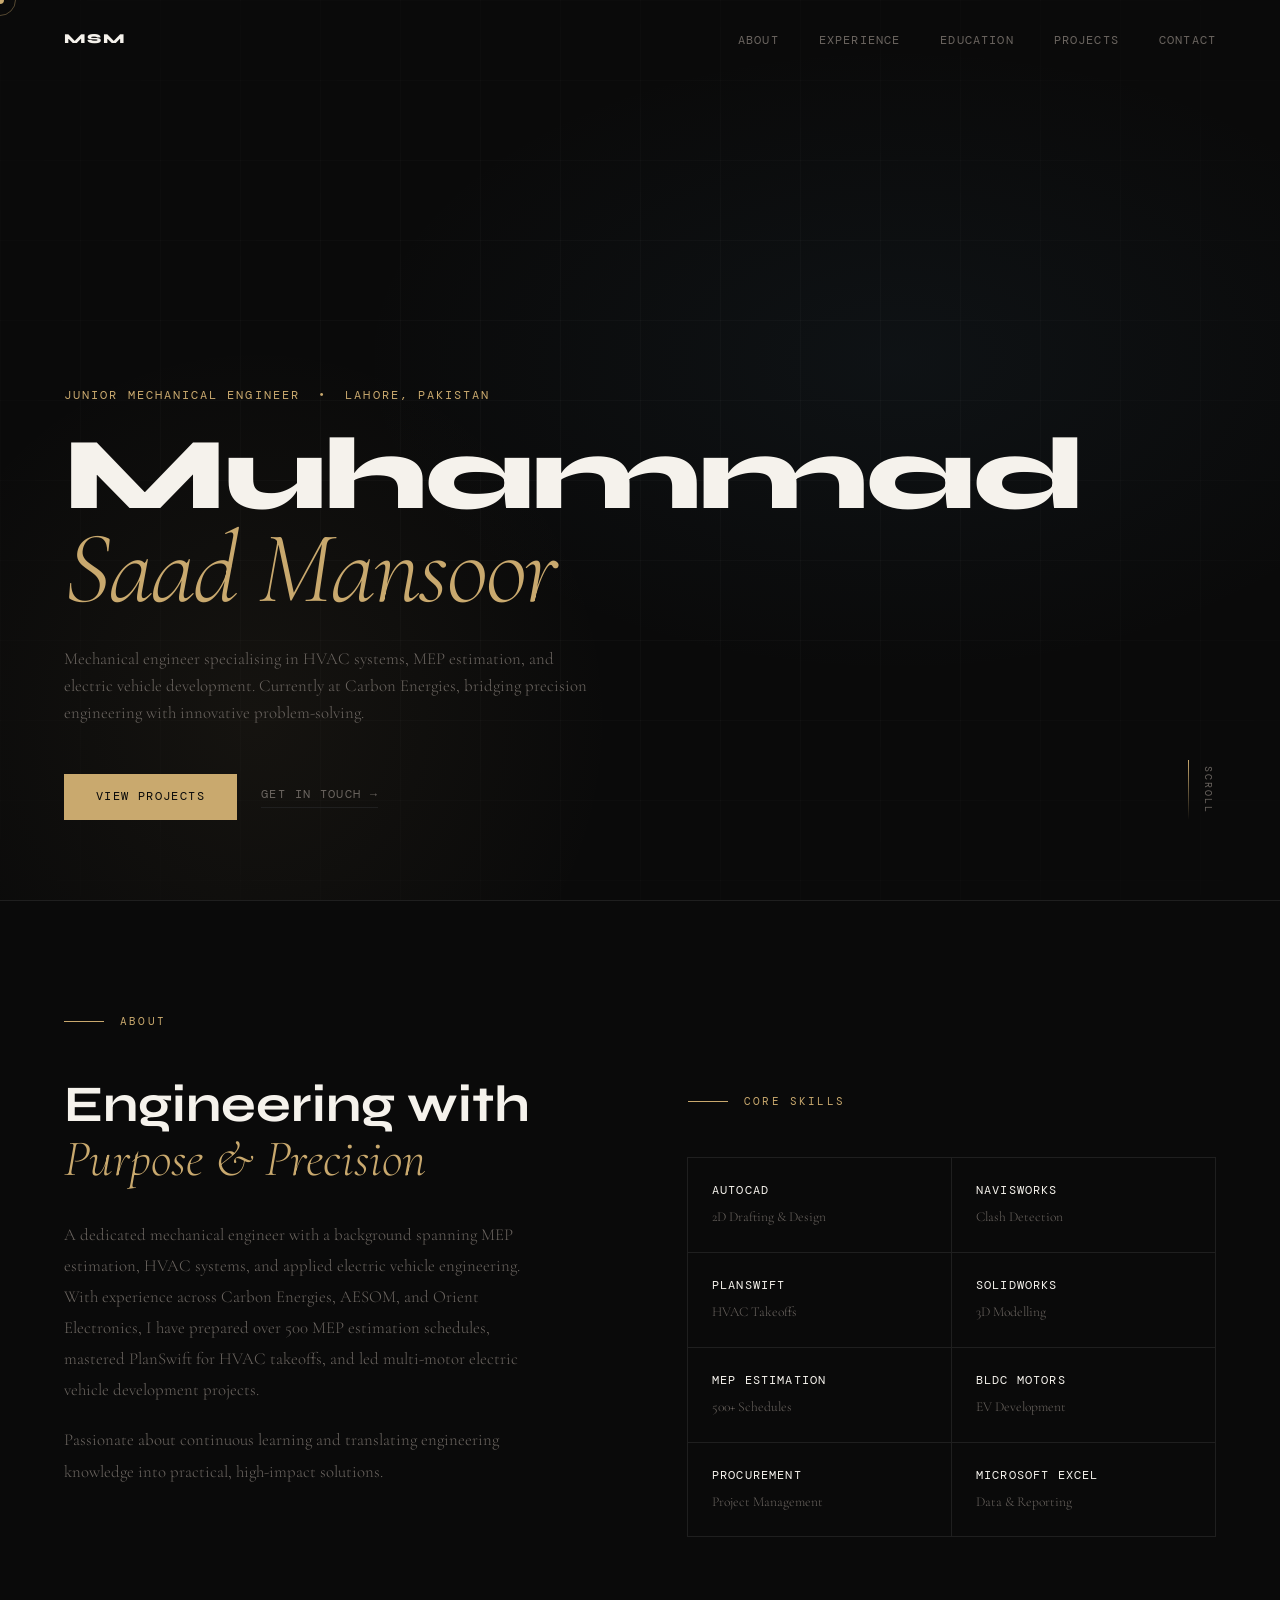
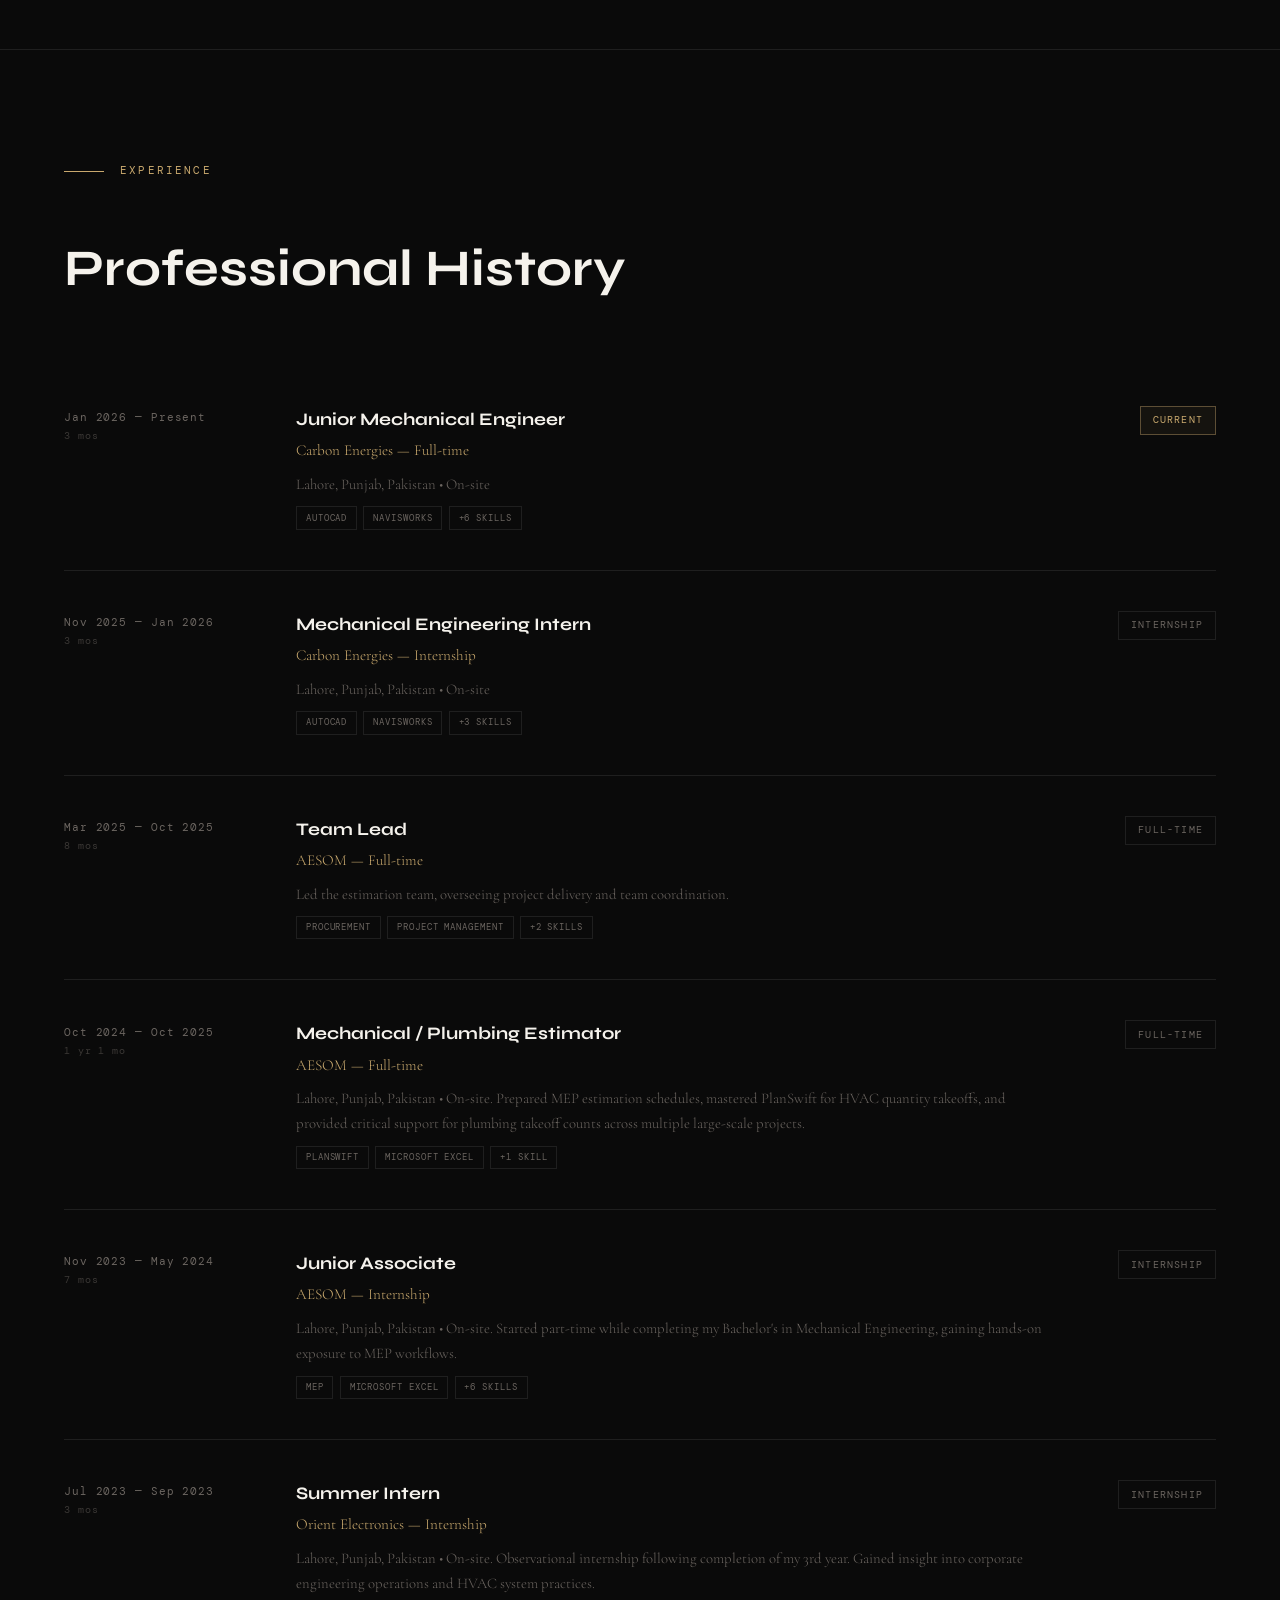
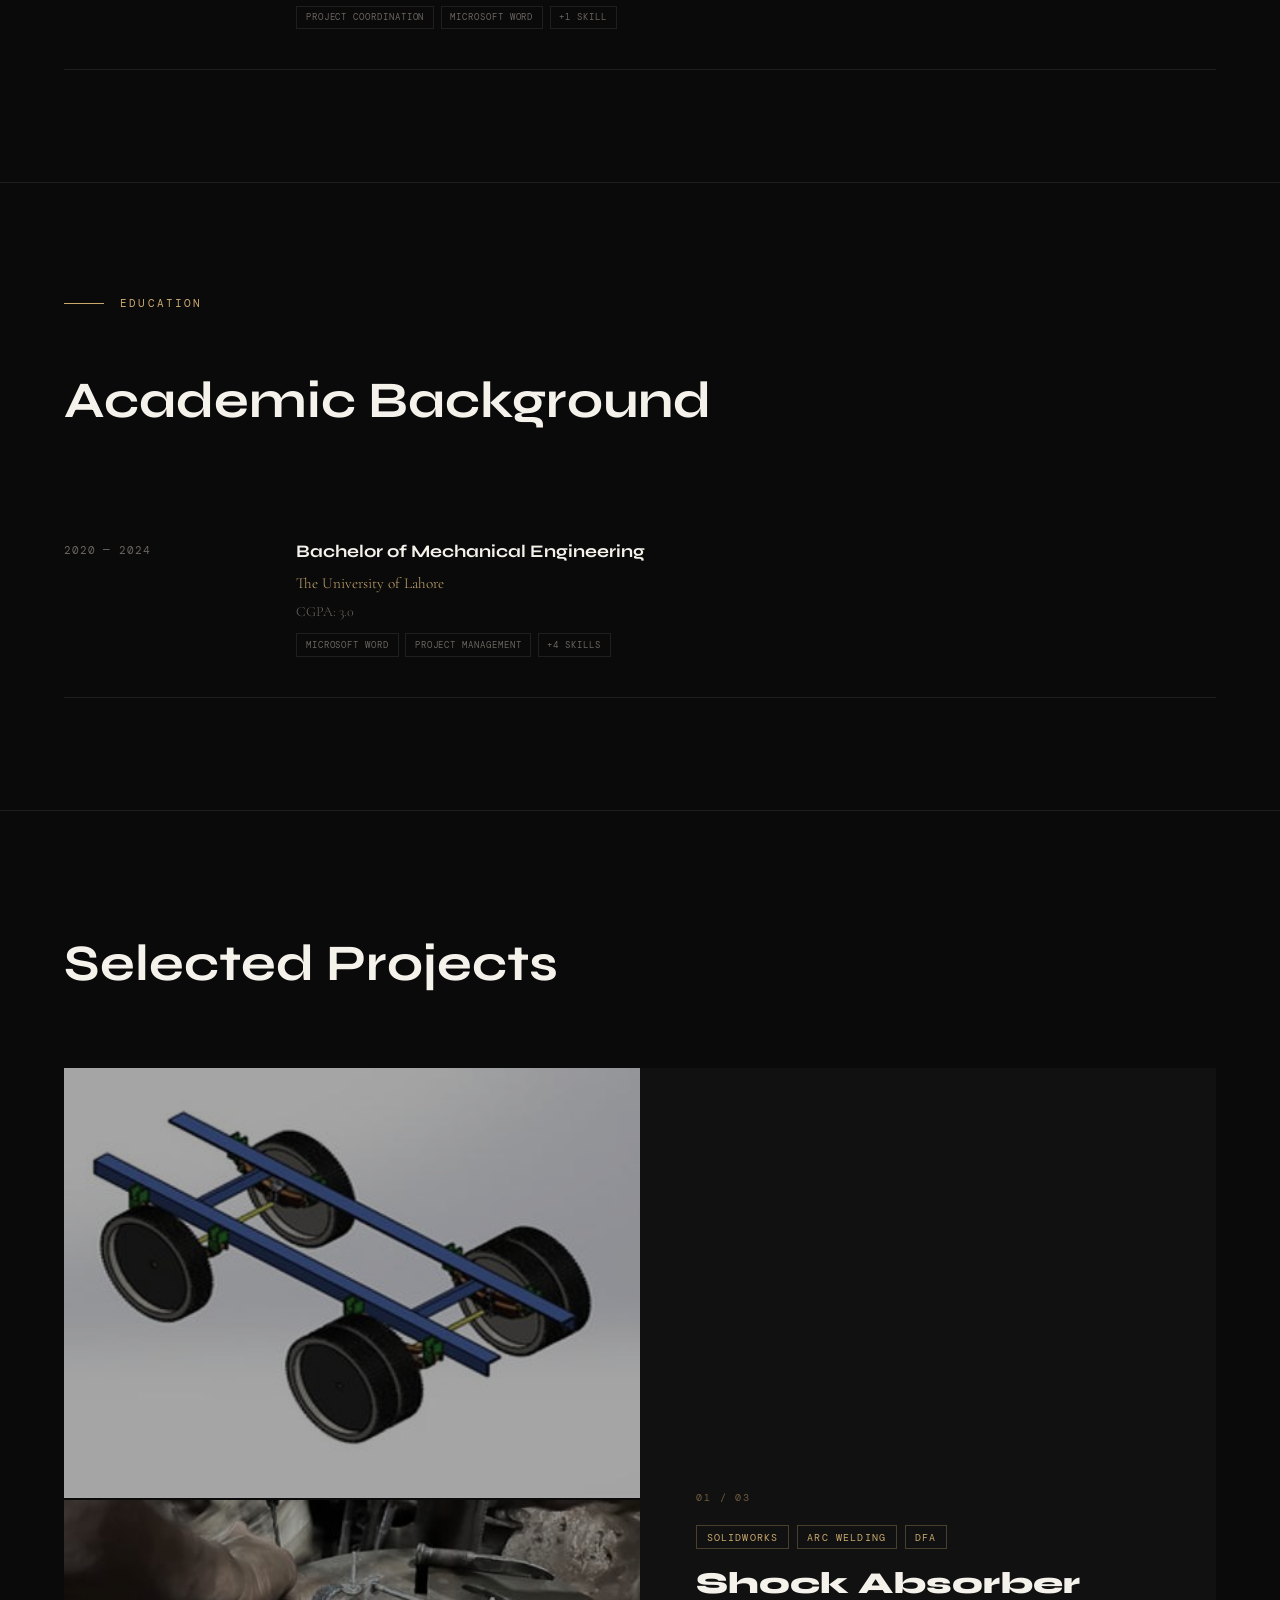
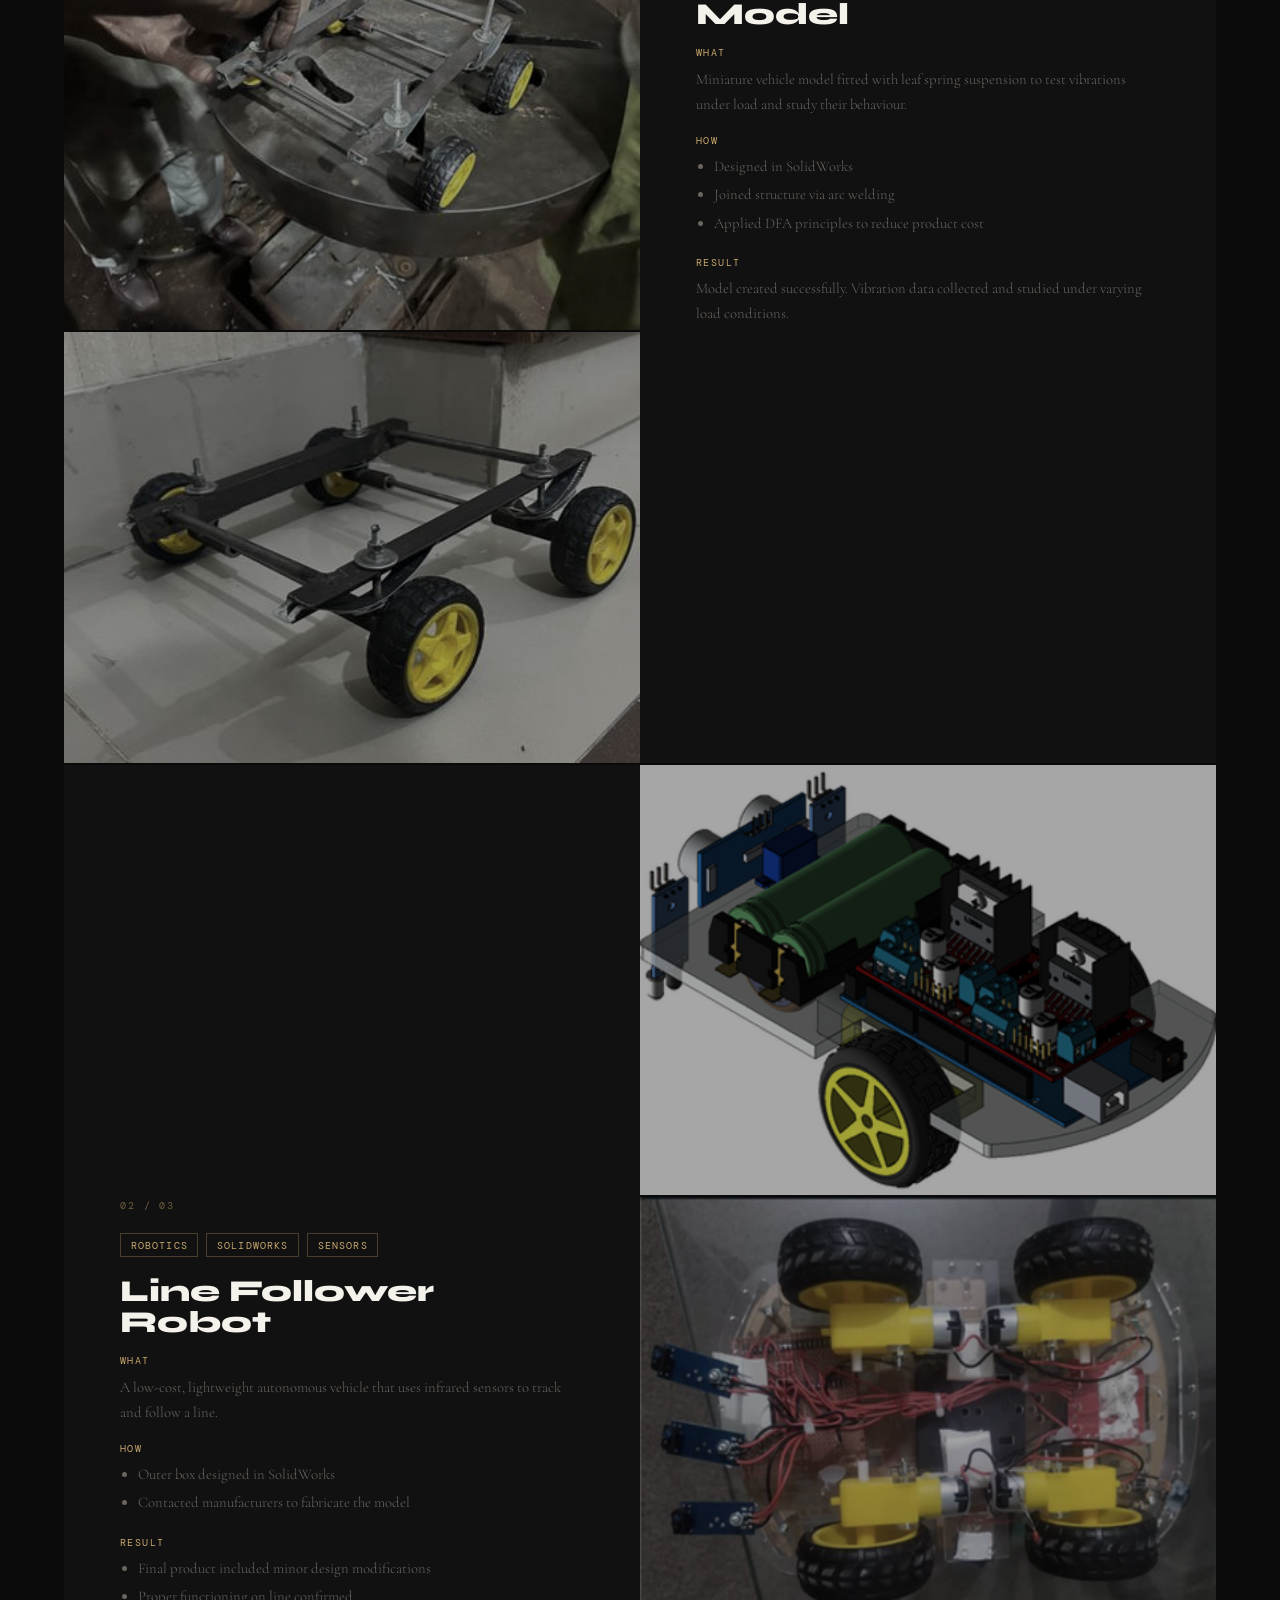
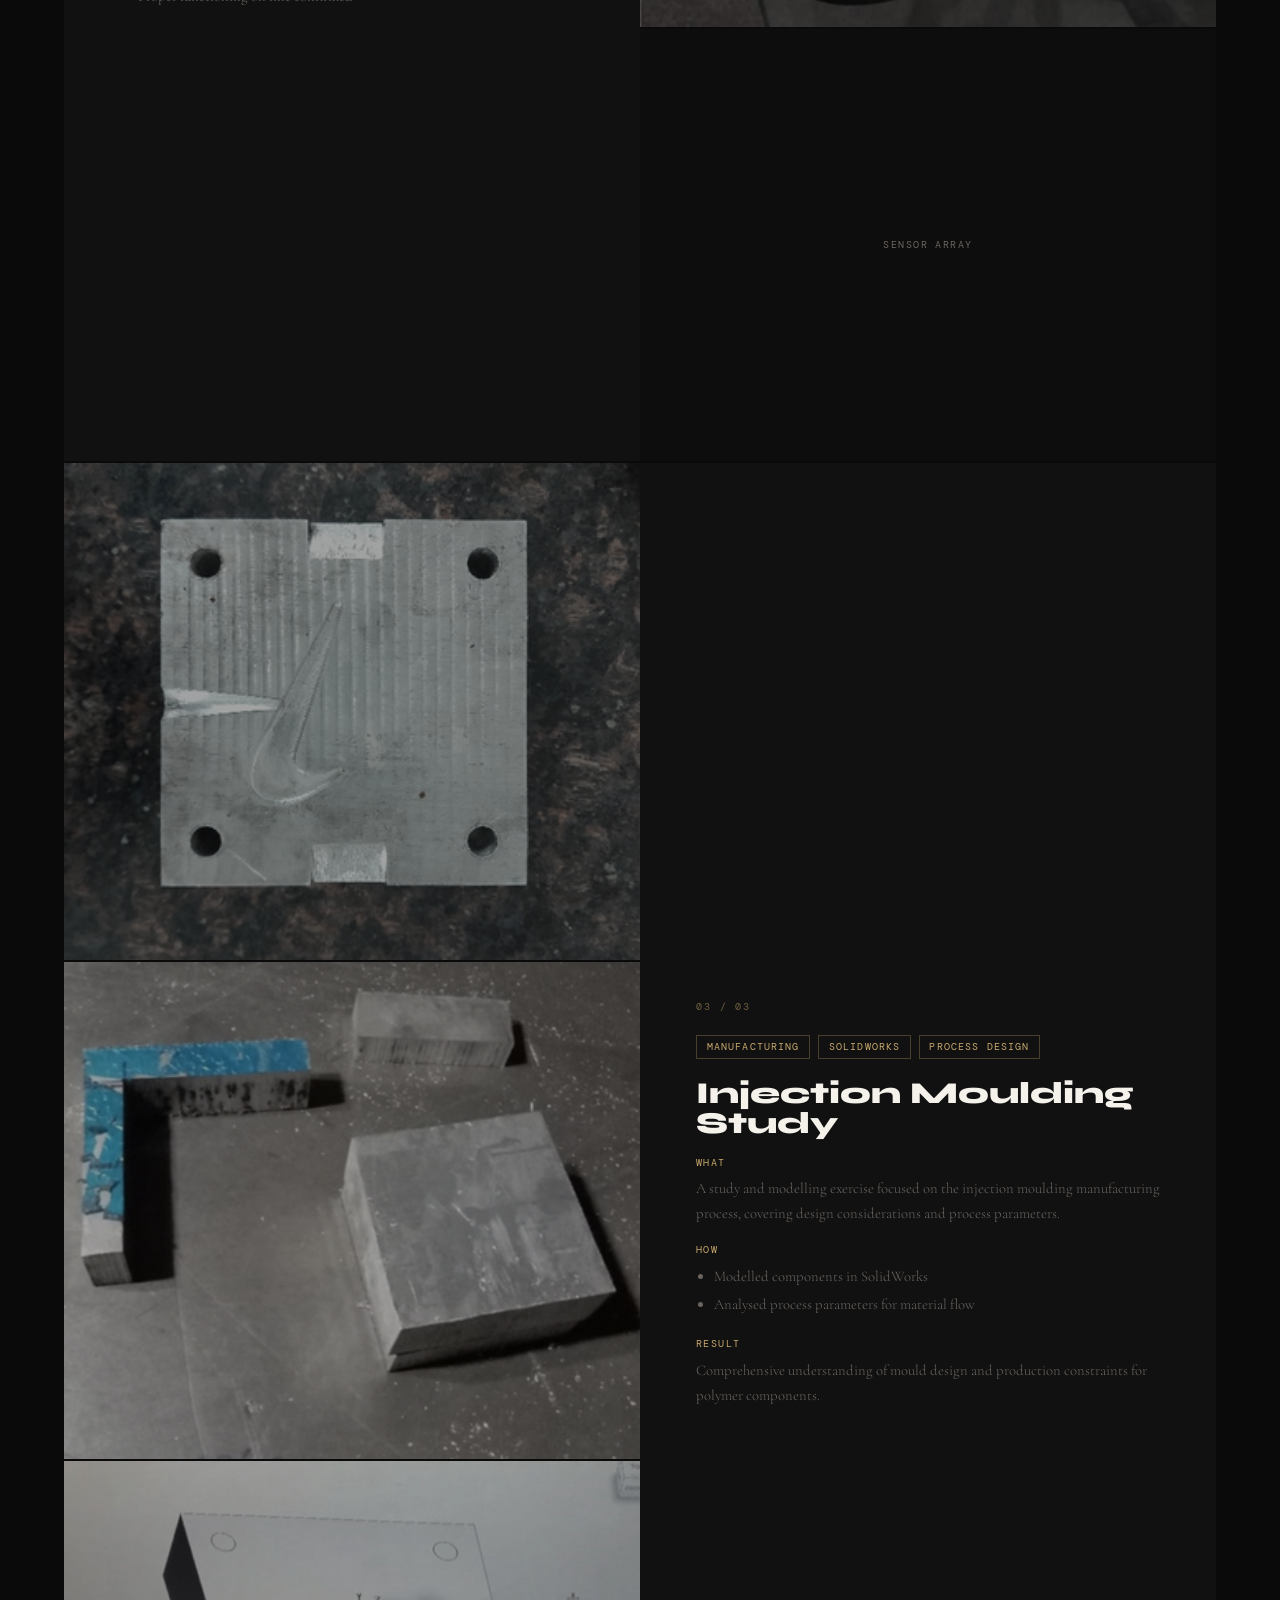
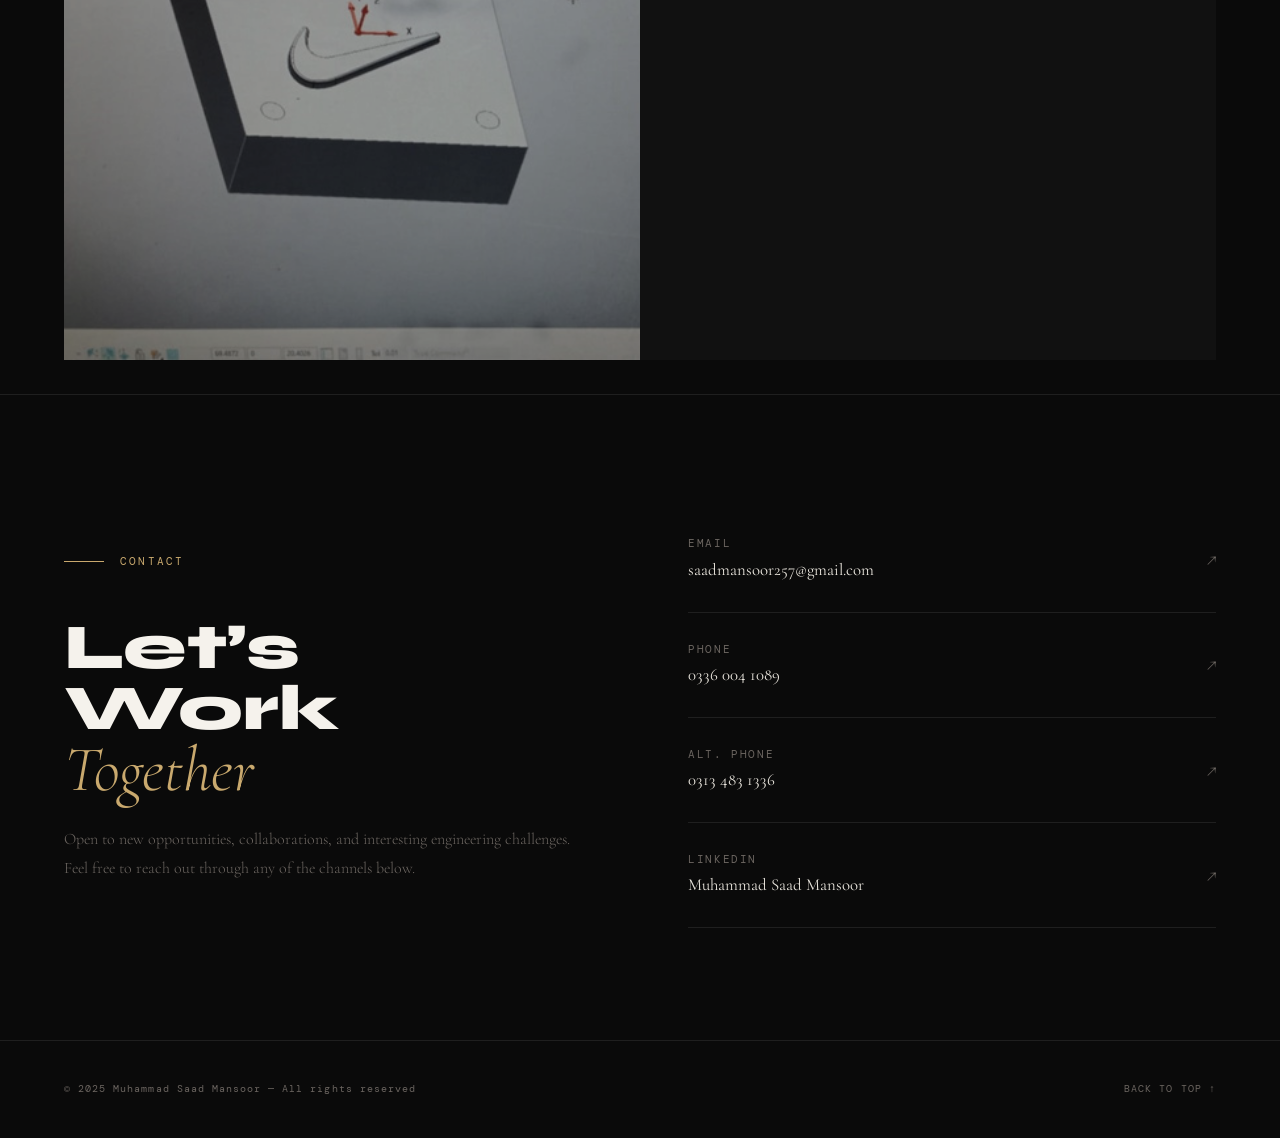
==== commit 63740203: "Add files via upload" ====
--- a/index.html
+++ b/index.html
@@ -1,176 +1,855 @@
 <!DOCTYPE html>
 <html lang="en">
-  <head>
-    <meta charset="UTF-8" />
-    <meta name="viewport" content="width=device-width, initial-scale=1.0" />
-    <title>Portfolio</title>
-    <link rel="stylesheet" href="styles.css" />
-  </head>
-  <body>
-    <header>
-      <h1 class="portfolio-heading">My Portfolio</h1>
-      <h1 id="note">
-        Note this is not the final version as the website is still being worked
-        on
-      </h1>
-      <h1>Muhammad Saad Mansoor</h1>
-      <nav>
-        <ul>
-          <li><a href="#about">About</a></li>
-          <li><a href="#projects">Projects</a></li>
-          <li><a href="#contact">Contact</a></li>
-        </ul>
-      </nav>
-    </header>
-    <section id="about">
-      <h2>About Me</h2>
-      <p>
-        I, Muhammad Saad Mansoor, am a dedicated mechanical engineer with a
-        robust background in enhancing efficiency and improving workflows within
-        the Mechanical Estimation Department at AESOM Private Limited and HVAC
-        internship at Orient Electronics. My experience includes preparing over
-        500 schedules for mechanical, electrical, and plumbing estimates,
-        mastering PlanSwift software for HVAC systems, and providing critical
-        support for plumbing takeoff counts. I have successfully led projects
-        focused on creating and upgrading electric vehicles with multiple
-        Brushless DC (BLDC) motors, demonstrating my ability to apply
-        engineering knowledge to practical challenges. Passionate about
-        continuous learning and professional growth, I am committed to
-        contributing to innovative solutions in the field of mechanical
-        engineering.
+<head>
+  <meta charset="UTF-8" />
+  <meta name="viewport" content="width=device-width, initial-scale=1.0"/>
+  <title>Muhammad Saad Mansoor — Mechanical Engineer</title>
+  <link rel="preconnect" href="https://fonts.googleapis.com"/>
+  <link rel="preconnect" href="https://fonts.gstatic.com" crossorigin/>
+  <link href="https://fonts.googleapis.com/css2?family=Cormorant+Garamond:ital,wght@0,300;0,400;0,600;1,300;1,400&family=DM+Mono:wght@300;400&family=Syne:wght@400;700;800&display=swap" rel="stylesheet"/>
+  <style>
+    *, *::before, *::after { margin: 0; padding: 0; box-sizing: border-box; }
+
+    :root {
+      --bg:      #0a0a0a;
+      --surface: #111111;
+      --border:  #1f1f1f;
+      --text:    #e8e4dc;
+      --muted:   #6b6560;
+      --accent:  #c9a96e;
+      --white:   #f5f2ec;
+    }
+
+    html { scroll-behavior: smooth; }
+
+    body {
+      background: var(--bg);
+      color: var(--text);
+      font-family: 'Cormorant Garamond', Georgia, serif;
+      font-size: 18px;
+      line-height: 1.6;
+      cursor: none;
+    }
+
+    /* CURSOR */
+    .cursor {
+      width: 8px; height: 8px;
+      background: var(--accent);
+      border-radius: 50%;
+      position: fixed; top: 0; left: 0;
+      pointer-events: none; z-index: 9999;
+    }
+    .cursor-ring {
+      width: 32px; height: 32px;
+      border: 1px solid rgba(201,169,110,0.4);
+      border-radius: 50%;
+      position: fixed; top: 0; left: 0;
+      pointer-events: none; z-index: 9998;
+      transition: width 0.3s, height 0.3s, border-color 0.3s, transform 0.35s ease;
+    }
+
+    /* NAV */
+    nav {
+      position: fixed; top: 0; left: 0; right: 0; z-index: 100;
+      display: flex; align-items: center; justify-content: space-between;
+      padding: 1.5rem 4rem;
+      border-bottom: 1px solid transparent;
+      transition: border-color 0.4s, background 0.4s;
+    }
+    nav.scrolled {
+      background: rgba(10,10,10,0.93);
+      backdrop-filter: blur(14px);
+      border-color: var(--border);
+    }
+    .nav-logo {
+      font-family: 'Syne', sans-serif; font-weight: 800;
+      font-size: 0.85rem; letter-spacing: 0.15em; text-transform: uppercase;
+      color: var(--white); text-decoration: none;
+    }
+    .nav-links { display: flex; gap: 2.5rem; list-style: none; }
+    .nav-links a {
+      font-family: 'DM Mono', monospace; font-size: 0.72rem;
+      letter-spacing: 0.1em; text-transform: uppercase;
+      color: var(--muted); text-decoration: none; transition: color 0.2s;
+    }
+    .nav-links a:hover { color: var(--accent); }
+
+    /* HERO */
+    .hero {
+      height: 100vh;
+      display: flex; flex-direction: column; justify-content: flex-end;
+      padding: 0 4rem 5rem; position: relative; overflow: hidden;
+    }
+    .hero-bg {
+      position: absolute; inset: 0;
+      background:
+        radial-gradient(ellipse 60% 50% at 70% 40%, rgba(74,127,165,0.07) 0%, transparent 70%),
+        radial-gradient(ellipse 40% 60% at 20% 80%, rgba(201,169,110,0.06) 0%, transparent 70%);
+    }
+    .hero-grid {
+      position: absolute; inset: 0;
+      background-image:
+        linear-gradient(rgba(255,255,255,0.022) 1px, transparent 1px),
+        linear-gradient(90deg, rgba(255,255,255,0.022) 1px, transparent 1px);
+      background-size: 80px 80px;
+      mask-image: radial-gradient(ellipse 80% 80% at 50% 50%, black 30%, transparent 100%);
+    }
+    .hero-eyebrow {
+      font-family: 'DM Mono', monospace; font-size: 0.72rem;
+      letter-spacing: 0.18em; text-transform: uppercase;
+      color: var(--accent); margin-bottom: 1.5rem;
+      opacity: 0; transform: translateY(20px);
+      animation: fadeUp 0.8s 0.2s forwards;
+    }
+    .hero-name {
+      font-family: 'Syne', sans-serif; font-size: clamp(3.5rem, 8vw, 7rem);
+      font-weight: 800; line-height: 0.9; letter-spacing: -0.02em; color: var(--white);
+      opacity: 0; transform: translateY(30px);
+      animation: fadeUp 0.9s 0.35s forwards;
+    }
+    .hero-name em {
+      font-style: italic; font-family: 'Cormorant Garamond', serif;
+      font-weight: 300; color: var(--accent); display: block;
+    }
+    .hero-desc {
+      max-width: 540px; margin-top: 2rem; font-size: 1.05rem;
+      font-weight: 300; color: var(--muted);
+      opacity: 0; transform: translateY(20px);
+      animation: fadeUp 0.9s 0.55s forwards;
+    }
+    .hero-cta {
+      margin-top: 3rem; display: flex; gap: 1.5rem; align-items: center;
+      opacity: 0; transform: translateY(20px);
+      animation: fadeUp 0.9s 0.7s forwards;
+    }
+    .btn-primary {
+      font-family: 'DM Mono', monospace; font-size: 0.72rem;
+      letter-spacing: 0.12em; text-transform: uppercase;
+      color: var(--bg); background: var(--accent); border: none;
+      padding: 0.85rem 2rem; text-decoration: none; display: inline-block;
+      transition: background 0.2s, transform 0.2s;
+    }
+    .btn-primary:hover { background: var(--white); transform: translateY(-2px); }
+    .btn-ghost {
+      font-family: 'DM Mono', monospace; font-size: 0.72rem;
+      letter-spacing: 0.12em; text-transform: uppercase;
+      color: var(--muted); text-decoration: none;
+      border-bottom: 1px solid var(--border); padding-bottom: 2px;
+      transition: color 0.2s, border-color 0.2s;
+    }
+    .btn-ghost:hover { color: var(--accent); border-color: var(--accent); }
+    .hero-scroll {
+      position: absolute; right: 4rem; bottom: 5rem;
+      display: flex; flex-direction: column; align-items: center; gap: 0.75rem;
+      font-family: 'DM Mono', monospace; font-size: 0.6rem;
+      letter-spacing: 0.2em; text-transform: uppercase; color: var(--muted);
+      writing-mode: vertical-rl;
+      opacity: 0; animation: fadeUp 1s 1.1s forwards;
+    }
+    .hero-scroll::after {
+      content: ''; width: 1px; height: 60px;
+      background: linear-gradient(to bottom, var(--accent), transparent);
+      animation: scrollLine 2s 1.5s infinite;
+    }
+    @keyframes scrollLine {
+      0%   { transform: scaleY(0); transform-origin: top; }
+      50%  { transform: scaleY(1); transform-origin: top; }
+      51%  { transform: scaleY(1); transform-origin: bottom; }
+      100% { transform: scaleY(0); transform-origin: bottom; }
+    }
+    @keyframes fadeUp { to { opacity: 1; transform: translateY(0); } }
+
+    /* SECTIONS */
+    section { padding: 7rem 4rem; }
+    .section-label {
+      font-family: 'DM Mono', monospace; font-size: 0.68rem;
+      letter-spacing: 0.2em; text-transform: uppercase;
+      color: var(--accent); margin-bottom: 3rem;
+      display: flex; align-items: center; gap: 1rem;
+    }
+    .section-label::before { content: ''; width: 40px; height: 1px; background: var(--accent); }
+
+    /* ABOUT */
+    #about {
+      display: grid; grid-template-columns: 1fr 1fr; gap: 6rem;
+      border-top: 1px solid var(--border);
+    }
+    .about-title {
+      font-family: 'Syne', sans-serif; font-size: clamp(2.2rem, 4vw, 3.5rem);
+      font-weight: 700; line-height: 1.05; color: var(--white); margin-bottom: 2rem;
+    }
+    .about-title em {
+      font-family: 'Cormorant Garamond', serif; font-style: italic;
+      font-weight: 300; color: var(--accent);
+    }
+    .about-body { font-size: 1.05rem; font-weight: 300; color: var(--muted); line-height: 1.85; max-width: 480px; }
+    .about-body + .about-body { margin-top: 1.2rem; }
+    .about-right { padding-top: 5rem; }
+    .skills-grid { display: grid; grid-template-columns: 1fr 1fr; gap: 0; }
+    .skill-item {
+      padding: 1.5rem; border: 1px solid var(--border); margin: -1px 0 0 -1px;
+      transition: background 0.25s, border-color 0.25s;
+    }
+    .skill-item:hover { background: var(--surface); border-color: var(--accent); }
+    .skill-name {
+      font-family: 'DM Mono', monospace; font-size: 0.72rem;
+      letter-spacing: 0.1em; text-transform: uppercase; color: var(--white); margin-bottom: 0.35rem;
+    }
+    .skill-sub { font-size: 0.85rem; color: var(--muted); font-weight: 300; }
+
+    /* EXPERIENCE */
+    #experience { border-top: 1px solid var(--border); }
+    .section-title {
+      font-family: 'Syne', sans-serif; font-size: clamp(2.2rem, 4vw, 3.5rem);
+      font-weight: 700; color: var(--white); margin-bottom: 3.5rem;
+    }
+    .exp-list { display: flex; flex-direction: column; }
+    .exp-item {
+      display: grid; grid-template-columns: 200px 1fr 140px;
+      gap: 2rem; padding: 2.5rem 0; border-bottom: 1px solid var(--border);
+      align-items: start; transition: background 0.2s;
+    }
+    .exp-item:hover { background: rgba(255,255,255,0.015); }
+    .exp-date {
+      font-family: 'DM Mono', monospace; font-size: 0.7rem;
+      letter-spacing: 0.08em; color: var(--muted); padding-top: 0.2rem; line-height: 1.6;
+    }
+    .exp-role {
+      font-family: 'Syne', sans-serif; font-size: 1.1rem; font-weight: 700;
+      color: var(--white); margin-bottom: 0.25rem;
+    }
+    .exp-company { font-size: 0.95rem; color: var(--accent); font-weight: 300; margin-bottom: 0.6rem; }
+    .exp-desc { font-size: 0.92rem; color: var(--muted); font-weight: 300; line-height: 1.7; }
+    .exp-skills {
+      margin-top: 0.6rem; display: flex; flex-wrap: wrap; gap: 0.4rem;
+    }
+    .exp-skill-tag {
+      font-family: 'DM Mono', monospace; font-size: 0.58rem;
+      letter-spacing: 0.1em; text-transform: uppercase;
+      color: var(--muted); border: 1px solid var(--border); padding: 0.2rem 0.55rem;
+    }
+    .exp-badge {
+      font-family: 'DM Mono', monospace; font-size: 0.62rem;
+      letter-spacing: 0.12em; text-transform: uppercase;
+      color: var(--muted); border: 1px solid var(--border);
+      padding: 0.35rem 0.75rem; display: inline-block;
+      align-self: start; justify-self: end;
+    }
+    .exp-badge.current {
+      color: var(--accent); border-color: rgba(201,169,110,0.4);
+      background: rgba(201,169,110,0.06);
+    }
+
+    /* EDUCATION */
+    #education { border-top: 1px solid var(--border); }
+    .edu-item {
+      display: grid; grid-template-columns: 200px 1fr;
+      gap: 2rem; padding: 2.5rem 0; border-bottom: 1px solid var(--border);
+    }
+    .edu-degree {
+      font-family: 'Syne', sans-serif; font-size: 1.1rem; font-weight: 700; color: var(--white); margin-bottom: 0.25rem;
+    }
+    .edu-school { font-size: 0.95rem; color: var(--accent); font-weight: 300; margin-bottom: 0.4rem; }
+    .edu-detail { font-size: 0.88rem; color: var(--muted); font-weight: 300; }
+
+    /* PROJECTS */
+    #projects { border-top: 1px solid var(--border); padding-bottom: 2rem; }
+    .projects-header { display: flex; justify-content: space-between; align-items: flex-end; margin-bottom: 4rem; }
+
+    /* Full-width single project layout */
+    .project-feature {
+      margin-bottom: 2px;
+      position: relative; overflow: hidden; background: var(--surface);
+    }
+    .project-feature-inner {
+      display: grid; grid-template-columns: 1fr 1fr;
+      min-height: 420px;
+    }
+    .project-feature-inner.reverse { direction: rtl; }
+    .project-feature-inner.reverse > * { direction: ltr; }
+    .project-img-wrap {
+      position: relative; overflow: hidden;
+      background: #0d0d0d;
+    }
+    .project-img-wrap img {
+      width: 100%; height: 100%; object-fit: cover;
+      filter: grayscale(35%) brightness(0.65);
+      transition: filter 0.6s ease, transform 0.6s ease; display: block;
+    }
+    .project-feature:hover .project-img-wrap img {
+      filter: grayscale(10%) brightness(0.8); transform: scale(1.04);
+    }
+
+    /* Multi-image: show 3 stacked photos */
+    .project-imgs-triple {
+      display: grid; grid-template-rows: 1fr 1fr 1fr; height: 100%;
+    }
+    .project-imgs-triple .project-img-wrap { border-bottom: 2px solid var(--bg); }
+    .project-imgs-triple .project-img-wrap:last-child { border-bottom: none; }
+
+    .project-info {
+      padding: 3.5rem; display: flex; flex-direction: column; justify-content: center;
+    }
+    .project-num {
+      font-family: 'DM Mono', monospace; font-size: 0.65rem;
+      letter-spacing: 0.18em; color: rgba(201,169,110,0.5);
+      margin-bottom: 1.2rem;
+    }
+    .project-info-name {
+      font-family: 'Syne', sans-serif; font-size: 1.9rem; font-weight: 800;
+      line-height: 1.0; color: var(--white); margin-bottom: 1rem;
+    }
+    .project-tags { display: flex; gap: 0.5rem; flex-wrap: wrap; margin-bottom: 1.2rem; }
+    .project-tag {
+      font-family: 'DM Mono', monospace; font-size: 0.6rem;
+      letter-spacing: 0.12em; text-transform: uppercase;
+      color: var(--accent); border: 1px solid rgba(201,169,110,0.3); padding: 0.2rem 0.6rem;
+    }
+    .project-what, .project-how, .project-result {
+      margin-bottom: 1rem;
+    }
+    .project-sub-label {
+      font-family: 'DM Mono', monospace; font-size: 0.62rem;
+      letter-spacing: 0.14em; text-transform: uppercase; color: var(--accent);
+      margin-bottom: 0.35rem;
+    }
+    .project-sub-text {
+      font-size: 0.92rem; color: var(--muted); font-weight: 300; line-height: 1.7;
+    }
+    .project-sub-text li { margin-left: 1.1rem; margin-bottom: 0.2rem; }
+
+    /* No-image project card */
+    .project-noimg .project-info {
+      border: 1px solid var(--border); min-height: 280px;
+      position: relative; overflow: hidden;
+    }
+    .project-noimg .project-info::before {
+      content: ''; position: absolute; inset: 0;
+      background: repeating-linear-gradient(
+        45deg, var(--border) 0, var(--border) 1px, transparent 0, transparent 50%
+      ); background-size: 20px 20px; opacity: 0.35;
+    }
+    .project-noimg .project-info > * { position: relative; }
+
+    /* CONTACT */
+    #contact {
+      border-top: 1px solid var(--border);
+      display: grid; grid-template-columns: 1fr 1fr; gap: 6rem; align-items: center;
+    }
+    .contact-title {
+      font-family: 'Syne', sans-serif; font-size: clamp(2.5rem, 5vw, 4.5rem);
+      font-weight: 800; line-height: 0.95; color: var(--white); margin-bottom: 1.5rem;
+    }
+    .contact-title em {
+      font-family: 'Cormorant Garamond', serif; font-style: italic;
+      font-weight: 300; color: var(--accent); display: block;
+    }
+    .contact-body { font-size: 1rem; font-weight: 300; color: var(--muted); line-height: 1.8; }
+    .contact-link {
+      display: flex; align-items: center; justify-content: space-between;
+      padding: 1.75rem 0; border-bottom: 1px solid var(--border);
+      text-decoration: none; color: var(--text); transition: color 0.2s;
+    }
+    .contact-link:hover { color: var(--accent); }
+    .contact-link-label {
+      font-family: 'DM Mono', monospace; font-size: 0.68rem;
+      letter-spacing: 0.15em; text-transform: uppercase; color: var(--muted); margin-bottom: 0.25rem;
+    }
+    .contact-link-value { font-size: 1.05rem; font-weight: 400; }
+    .contact-arrow { font-size: 1.2rem; color: var(--muted); transition: color 0.2s, transform 0.2s; }
+    .contact-link:hover .contact-arrow { color: var(--accent); transform: translate(4px, -4px); }
+
+    /* FOOTER */
+    footer {
+      padding: 2.5rem 4rem; border-top: 1px solid var(--border);
+      display: flex; justify-content: space-between; align-items: center;
+    }
+    .footer-copy {
+      font-family: 'DM Mono', monospace; font-size: 0.65rem;
+      letter-spacing: 0.1em; color: var(--muted);
+    }
+    .footer-back {
+      font-family: 'DM Mono', monospace; font-size: 0.65rem;
+      letter-spacing: 0.1em; text-transform: uppercase;
+      color: var(--muted); text-decoration: none; transition: color 0.2s;
+    }
+    .footer-back:hover { color: var(--accent); }
+
+    /* REVEAL */
+    .reveal { opacity: 0; transform: translateY(30px); transition: opacity 0.7s ease, transform 0.7s ease; }
+    .reveal.visible { opacity: 1; transform: translateY(0); }
+
+    /* RESPONSIVE */
+    @media (max-width: 1000px) {
+      .project-feature-inner { grid-template-columns: 1fr; min-height: unset; }
+      .project-img-wrap { height: 280px; }
+      .project-imgs-triple { grid-template-rows: unset; grid-template-columns: 1fr 1fr 1fr; height: 200px; }
+    }
+    @media (max-width: 900px) {
+      nav { padding: 1.2rem 2rem; }
+      .hero, section, footer { padding-left: 2rem; padding-right: 2rem; }
+      .hero { padding-bottom: 4rem; }
+      #about { grid-template-columns: 1fr; gap: 3rem; }
+      .about-right { padding-top: 0; }
+      .exp-item { grid-template-columns: 1fr; gap: 0.5rem; }
+      .exp-badge { justify-self: start; }
+      .edu-item { grid-template-columns: 1fr; gap: 0.5rem; }
+      #contact { grid-template-columns: 1fr; gap: 3rem; }
+      footer { flex-direction: column; gap: 1rem; text-align: center; }
+      .hero-scroll, .nav-links { display: none; }
+      .project-info { padding: 2rem; }
+    }
+    @media (max-width: 600px) {
+      .skills-grid { grid-template-columns: 1fr; }
+    }
+  </style>
+</head>
+<body>
+
+  <div class="cursor" id="cursor"></div>
+  <div class="cursor-ring" id="cursorRing"></div>
+
+  <nav id="navbar">
+    <a href="#" class="nav-logo">MSM</a>
+    <ul class="nav-links">
+      <li><a href="#about">About</a></li>
+      <li><a href="#experience">Experience</a></li>
+      <li><a href="#education">Education</a></li>
+      <li><a href="#projects">Projects</a></li>
+      <li><a href="#contact">Contact</a></li>
+    </ul>
+  </nav>
+
+  <!-- HERO -->
+  <section class="hero" id="hero">
+    <div class="hero-bg"></div>
+    <div class="hero-grid"></div>
+    <div class="hero-eyebrow">Junior Mechanical Engineer &nbsp;&bull;&nbsp; Lahore, Pakistan</div>
+    <h1 class="hero-name">
+      Muhammad
+      <em>Saad Mansoor</em>
+    </h1>
+    <p class="hero-desc">
+      Mechanical engineer specialising in HVAC systems, MEP estimation,
+      and electric vehicle development. Currently at Carbon Energies,
+      bridging precision engineering with innovative problem-solving.
+    </p>
+    <div class="hero-cta">
+      <a href="#projects" class="btn-primary">View Projects</a>
+      <a href="#contact" class="btn-ghost">Get in Touch &rarr;</a>
+    </div>
+    <div class="hero-scroll">Scroll</div>
+  </section>
+
+  <!-- ABOUT -->
+  <section id="about">
+    <div class="about-left reveal">
+      <div class="section-label">About</div>
+      <h2 class="about-title">
+        Engineering with<br>
+        <em>Purpose &amp; Precision</em>
+      </h2>
+      <p class="about-body">
+        A dedicated mechanical engineer with a background spanning MEP estimation,
+        HVAC systems, and applied electric vehicle engineering. With experience
+        across Carbon Energies, AESOM, and Orient Electronics, I have prepared
+        over 500 MEP estimation schedules, mastered PlanSwift for HVAC takeoffs,
+        and led multi-motor electric vehicle development projects.
       </p>
-    </section>
-    <section id="projects">
-      <h1 id="projectheader">Projects</h1>
-
-      <!-- Shock Absorber Model Section 1 -->
-      <h2>SHOCK ABSORBER MODEL</h2>
-      <div class="gallery">
-        <div class="project">
-          <img src="images/shock_absorber11jpg.jpg" alt="Shock Absorber1" />
-          <div class="overlay">What?</div>
-          <div class="description">
-            Miniature vehicle model fitted with leaf spring suspension to test
-            vibrations under load and study them.
-          </div>
-          <p class="project-text">
-            Miniature vehicle model fitted with leaf spring suspension to test
-            vibrations under load and study them.
-          </p>
-        </div>
-        <div class="project">
-          <img src="images/shock_absorber22.jpg" alt="Shock Absorber2" />
-          <div class="overlay">How?</div>
-          <div class="description">
-            Used SolidWorks to design, Used arc welding for joining structure,
-            Implemented DFA principles to reduce product cost
-          </div>
-          <ul class="project-text">
-            <li>Used SolidWorks to design</li>
-            <li>Used arc welding for joining structure</li>
-            <li>Implemented DFA principles to reduce product cost</li>
-          </ul>
-        </div>
-        <div class="project">
-          <img src="images/shock_absorber33.jpg" alt="Shock Absorber3" />
-          <div class="overlay">Results</div>
-          <div class="description">Model created successfully</div>
-          <p class="project-text">Model created successfully</p>
-        </div>
-      </div>
-
-      <!-- Line Follower Robot -->
-      <h2>LINE FOLLOWER ROBOT</h2>
-      <div class="gallery">
-        <div class="project">
-          <img src="images/line follower11.png" alt="Line Follower2" />
-          <div class="overlay">What?</div>
-          <div class="description">
-            Used SolidWorks to design the outer box Contacted manufacturers to
-            fabricate the model
-          </div>
-          <ul class="project-text">
-            <li>Used SolidWorks to design</li>
-            <li>Contacted manufacturers to fabricate the model</li>
-          </ul>
-        </div>
-        <div class="project text-only">
-          <div class="text-overlay">
-            <div class="description">How?</div>
-            <ul class="project-text">
-              <li>Used SolidWorks to design</li>
+      <p class="about-body">
+        Passionate about continuous learning and translating engineering
+        knowledge into practical, high-impact solutions.
+      </p>
+    </div>
+    <div class="about-right reveal" style="transition-delay:0.15s">
+      <div class="section-label">Core Skills</div>
+      <div class="skills-grid">
+        <div class="skill-item">
+          <div class="skill-name">AutoCAD</div>
+          <div class="skill-sub">2D Drafting &amp; Design</div>
+        </div>
+        <div class="skill-item">
+          <div class="skill-name">Navisworks</div>
+          <div class="skill-sub">Clash Detection</div>
+        </div>
+        <div class="skill-item">
+          <div class="skill-name">PlanSwift</div>
+          <div class="skill-sub">HVAC Takeoffs</div>
+        </div>
+        <div class="skill-item">
+          <div class="skill-name">SolidWorks</div>
+          <div class="skill-sub">3D Modelling</div>
+        </div>
+        <div class="skill-item">
+          <div class="skill-name">MEP Estimation</div>
+          <div class="skill-sub">500+ Schedules</div>
+        </div>
+        <div class="skill-item">
+          <div class="skill-name">BLDC Motors</div>
+          <div class="skill-sub">EV Development</div>
+        </div>
+        <div class="skill-item">
+          <div class="skill-name">Procurement</div>
+          <div class="skill-sub">Project Management</div>
+        </div>
+        <div class="skill-item">
+          <div class="skill-name">Microsoft Excel</div>
+          <div class="skill-sub">Data &amp; Reporting</div>
+        </div>
+      </div>
+    </div>
+  </section>
+
+  <!-- EXPERIENCE -->
+  <section id="experience">
+    <div class="section-label reveal">Experience</div>
+    <h2 class="section-title reveal">Professional History</h2>
+    <div class="exp-list">
+
+      <div class="exp-item reveal">
+        <div class="exp-date">
+          Jan 2026 &mdash; Present<br>
+          <span style="opacity:0.5; font-size:0.65rem;">3 mos</span>
+        </div>
+        <div>
+          <div class="exp-role">Junior Mechanical Engineer</div>
+          <div class="exp-company">Carbon Energies &mdash; Full-time</div>
+          <div class="exp-desc">Lahore, Punjab, Pakistan &bull; On-site</div>
+          <div class="exp-skills">
+            <span class="exp-skill-tag">AutoCAD</span>
+            <span class="exp-skill-tag">Navisworks</span>
+            <span class="exp-skill-tag">+6 skills</span>
+          </div>
+        </div>
+        <div class="exp-badge current">Current</div>
+      </div>
+
+      <div class="exp-item reveal">
+        <div class="exp-date">
+          Nov 2025 &mdash; Jan 2026<br>
+          <span style="opacity:0.5; font-size:0.65rem;">3 mos</span>
+        </div>
+        <div>
+          <div class="exp-role">Mechanical Engineering Intern</div>
+          <div class="exp-company">Carbon Energies &mdash; Internship</div>
+          <div class="exp-desc">Lahore, Punjab, Pakistan &bull; On-site</div>
+          <div class="exp-skills">
+            <span class="exp-skill-tag">AutoCAD</span>
+            <span class="exp-skill-tag">Navisworks</span>
+            <span class="exp-skill-tag">+3 skills</span>
+          </div>
+        </div>
+        <div class="exp-badge">Internship</div>
+      </div>
+
+      <div class="exp-item reveal">
+        <div class="exp-date">
+          Mar 2025 &mdash; Oct 2025<br>
+          <span style="opacity:0.5; font-size:0.65rem;">8 mos</span>
+        </div>
+        <div>
+          <div class="exp-role">Team Lead</div>
+          <div class="exp-company">AESOM &mdash; Full-time</div>
+          <div class="exp-desc">Led the estimation team, overseeing project delivery and team coordination.</div>
+          <div class="exp-skills">
+            <span class="exp-skill-tag">Procurement</span>
+            <span class="exp-skill-tag">Project Management</span>
+            <span class="exp-skill-tag">+2 skills</span>
+          </div>
+        </div>
+        <div class="exp-badge">Full-time</div>
+      </div>
+
+      <div class="exp-item reveal">
+        <div class="exp-date">
+          Oct 2024 &mdash; Oct 2025<br>
+          <span style="opacity:0.5; font-size:0.65rem;">1 yr 1 mo</span>
+        </div>
+        <div>
+          <div class="exp-role">Mechanical / Plumbing Estimator</div>
+          <div class="exp-company">AESOM &mdash; Full-time</div>
+          <div class="exp-desc">Lahore, Punjab, Pakistan &bull; On-site. Prepared MEP estimation schedules, mastered PlanSwift for HVAC quantity takeoffs, and provided critical support for plumbing takeoff counts across multiple large-scale projects.</div>
+          <div class="exp-skills">
+            <span class="exp-skill-tag">PlanSwift</span>
+            <span class="exp-skill-tag">Microsoft Excel</span>
+            <span class="exp-skill-tag">+1 skill</span>
+          </div>
+        </div>
+        <div class="exp-badge">Full-time</div>
+      </div>
+
+      <div class="exp-item reveal">
+        <div class="exp-date">
+          Nov 2023 &mdash; May 2024<br>
+          <span style="opacity:0.5; font-size:0.65rem;">7 mos</span>
+        </div>
+        <div>
+          <div class="exp-role">Junior Associate</div>
+          <div class="exp-company">AESOM &mdash; Internship</div>
+          <div class="exp-desc">Lahore, Punjab, Pakistan &bull; On-site. Started part-time while completing my Bachelor's in Mechanical Engineering, gaining hands-on exposure to MEP workflows.</div>
+          <div class="exp-skills">
+            <span class="exp-skill-tag">MEP</span>
+            <span class="exp-skill-tag">Microsoft Excel</span>
+            <span class="exp-skill-tag">+6 skills</span>
+          </div>
+        </div>
+        <div class="exp-badge">Internship</div>
+      </div>
+
+      <div class="exp-item reveal">
+        <div class="exp-date">
+          Jul 2023 &mdash; Sep 2023<br>
+          <span style="opacity:0.5; font-size:0.65rem;">3 mos</span>
+        </div>
+        <div>
+          <div class="exp-role">Summer Intern</div>
+          <div class="exp-company">Orient Electronics &mdash; Internship</div>
+          <div class="exp-desc">Lahore, Punjab, Pakistan &bull; On-site. Observational internship following completion of my 3rd year. Gained insight into corporate engineering operations and HVAC system practices.</div>
+          <div class="exp-skills">
+            <span class="exp-skill-tag">Project Coordination</span>
+            <span class="exp-skill-tag">Microsoft Word</span>
+            <span class="exp-skill-tag">+1 skill</span>
+          </div>
+        </div>
+        <div class="exp-badge">Internship</div>
+      </div>
+
+    </div>
+  </section>
+
+  <!-- EDUCATION -->
+  <section id="education">
+    <div class="section-label reveal">Education</div>
+    <h2 class="section-title reveal">Academic Background</h2>
+    <div class="exp-list">
+      <div class="edu-item reveal">
+        <div class="exp-date">2020 &mdash; 2024</div>
+        <div>
+          <div class="edu-degree">Bachelor of Mechanical Engineering</div>
+          <div class="edu-school">The University of Lahore</div>
+          <div class="edu-detail">CGPA: 3.0</div>
+          <div class="exp-skills" style="margin-top:0.6rem;">
+            <span class="exp-skill-tag">Microsoft Word</span>
+            <span class="exp-skill-tag">Project Management</span>
+            <span class="exp-skill-tag">+4 skills</span>
+          </div>
+        </div>
+      </div>
+    </div>
+  </section>
+
+  <!-- PROJECTS -->
+  <section id="projects">
+    <div class="projects-header reveal">
+      <h2 class="section-title" style="margin-bottom:0">Selected Projects</h2>
+    </div>
+
+    <!-- Shock Absorber -->
+    <div class="project-feature reveal">
+      <div class="project-feature-inner">
+        <div class="project-imgs-triple">
+          <div class="project-img-wrap">
+            <img src="images/shock_absorber11jpg.jpg" alt="Shock Absorber - Overview"/>
+          </div>
+          <div class="project-img-wrap">
+            <img src="images/shock_absorber22.jpg" alt="Shock Absorber - Assembly"/>
+          </div>
+          <div class="project-img-wrap">
+            <img src="images/shock_absorber33.jpg" alt="Shock Absorber - Result"/>
+          </div>
+        </div>
+        <div class="project-info">
+          <div class="project-num">01 / 03</div>
+          <div class="project-tags">
+            <span class="project-tag">SolidWorks</span>
+            <span class="project-tag">Arc Welding</span>
+            <span class="project-tag">DFA</span>
+          </div>
+          <div class="project-info-name">Shock Absorber<br>Model</div>
+          <div class="project-what">
+            <div class="project-sub-label">What</div>
+            <div class="project-sub-text">Miniature vehicle model fitted with leaf spring suspension to test vibrations under load and study their behaviour.</div>
+          </div>
+          <div class="project-how">
+            <div class="project-sub-label">How</div>
+            <ul class="project-sub-text">
+              <li>Designed in SolidWorks</li>
+              <li>Joined structure via arc welding</li>
+              <li>Applied DFA principles to reduce product cost</li>
+            </ul>
+          </div>
+          <div class="project-result">
+            <div class="project-sub-label">Result</div>
+            <div class="project-sub-text">Model created successfully. Vibration data collected and studied under varying load conditions.</div>
+          </div>
+        </div>
+      </div>
+    </div>
+
+    <!-- Line Follower Robot -->
+    <div class="project-feature reveal" style="transition-delay:0.1s">
+      <div class="project-feature-inner reverse">
+        <div class="project-imgs-triple">
+          <div class="project-img-wrap">
+            <img src="images/line follower11.png" alt="Line Follower - Design"/>
+          </div>
+          <div class="project-img-wrap">
+            <img src="images/line follower22.png" alt="Line Follower - Final"/>
+          </div>
+          <div class="project-img-wrap" style="background:#0d0d0d; display:flex; align-items:center; justify-content:center;">
+            <span style="font-family:'DM Mono',monospace; font-size:0.6rem; letter-spacing:0.15em; color:var(--muted); text-transform:uppercase;">Sensor Array</span>
+          </div>
+        </div>
+        <div class="project-info">
+          <div class="project-num">02 / 03</div>
+          <div class="project-tags">
+            <span class="project-tag">Robotics</span>
+            <span class="project-tag">SolidWorks</span>
+            <span class="project-tag">Sensors</span>
+          </div>
+          <div class="project-info-name">Line Follower<br>Robot</div>
+          <div class="project-what">
+            <div class="project-sub-label">What</div>
+            <div class="project-sub-text">A low-cost, lightweight autonomous vehicle that uses infrared sensors to track and follow a line.</div>
+          </div>
+          <div class="project-how">
+            <div class="project-sub-label">How</div>
+            <ul class="project-sub-text">
+              <li>Outer box designed in SolidWorks</li>
               <li>Contacted manufacturers to fabricate the model</li>
             </ul>
           </div>
-        </div>
-        <div class="project">
-          <img src="images/line follower22.png" alt="Line Follower1" />
-          <div class="overlay">Results</div>
-          <div class="description">
-            Create a low cost, lightweight vehicle which uses sensors to follow
-            a line and move in that direction only.
-          </div>
-          <ul>
-            <li>Final product had some modifications compared to the design</li>
-            <li>proper functioning on line</li>
-          </ul>
-        </div>
-      </div>
-
-      <!-- Shock Absorber Model Section 3 -->
-      <h2>SHOCK ABSORBER MODEL</h2>
-      <div class="gallery">
-        <div class="project">
-          <img src="images/shock_absorber11jpg.jpg" alt="Shock Absorber1" />
-          <div class="overlay">What?</div>
-          <div class="description">
-            Miniature vehicle model fitted with leaf spring suspension to test
-            vibrations under load and study them.
-          </div>
-          <p class="project-text">
-            Miniature vehicle model fitted with leaf spring suspension to test
-            vibrations under load and study them.
-          </p>
-        </div>
-        <div class="project">
-          <img src="images/shock_absorber22.jpg" alt="Shock Absorber2" />
-          <div class="overlay">How?</div>
-          <div class="description">
-            Used SolidWorks to design, Used arc welding for joining structure,
-            Implemented DFA principles to reduce product cost
-          </div>
-          <ul class="project-text">
-            <li>Used SolidWorks to design</li>
-            <li>Used arc welding for joining structure</li>
-            <li>Implemented DFA principles to reduce product cost</li>
-          </ul>
-        </div>
-        <div class="project">
-          <img src="images/shock_absorber33.jpg" alt="Shock Absorber3" />
-          <div class="overlay">Results</div>
-          <div class="description">Model created successfully</div>
-          <p class="project-text">Model created successfully</p>
-        </div>
-      </div>
-    </section>
-    <section id="contact">
-      <h2>Contact</h2>
-      <p>
-        Email:
-        <a href="mailto:saadmansoor257@gmail.com">saadmansoor257@gmail.com</a>
+          <div class="project-result">
+            <div class="project-sub-label">Result</div>
+            <ul class="project-sub-text">
+              <li>Final product included minor design modifications</li>
+              <li>Proper functioning on line confirmed</li>
+            </ul>
+          </div>
+        </div>
+      </div>
+    </div>
+
+    <!-- Injection Molding -->
+    <div class="project-feature reveal" style="transition-delay:0.2s">
+      <div class="project-feature-inner">
+        <div class="project-imgs-triple">
+          <div class="project-img-wrap">
+            <img src="images/injection_molding1.png" alt="Injection Molding 1"/>
+          </div>
+          <div class="project-img-wrap">
+            <img src="images/injection_molding2.png" alt="Injection Molding 2"/>
+          </div>
+          <div class="project-img-wrap">
+            <img src="images/injection_molding3.jpg" alt="Injection Molding 3"/>
+          </div>
+        </div>
+        <div class="project-info">
+          <div class="project-num">03 / 03</div>
+          <div class="project-tags">
+            <span class="project-tag">Manufacturing</span>
+            <span class="project-tag">SolidWorks</span>
+            <span class="project-tag">Process Design</span>
+          </div>
+          <div class="project-info-name">Injection Moulding<br>Study</div>
+          <div class="project-what">
+            <div class="project-sub-label">What</div>
+            <div class="project-sub-text">A study and modelling exercise focused on the injection moulding manufacturing process, covering design considerations and process parameters.</div>
+          </div>
+          <div class="project-how">
+            <div class="project-sub-label">How</div>
+            <ul class="project-sub-text">
+              <li>Modelled components in SolidWorks</li>
+              <li>Analysed process parameters for material flow</li>
+            </ul>
+          </div>
+          <div class="project-result">
+            <div class="project-sub-label">Result</div>
+            <div class="project-sub-text">Comprehensive understanding of mould design and production constraints for polymer components.</div>
+          </div>
+        </div>
+      </div>
+    </div>
+
+  </section>
+
+  <!-- CONTACT -->
+  <section id="contact">
+    <div class="contact-left reveal">
+      <div class="section-label">Contact</div>
+      <h2 class="contact-title">
+        Let&rsquo;s Work
+        <em>Together</em>
+      </h2>
+      <p class="contact-body">
+        Open to new opportunities, collaborations, and interesting
+        engineering challenges. Feel free to reach out through any
+        of the channels below.
       </p>
-      <p>
-        Phone:
-        <a href="tel:0336 0041089">03360041089</a>
-        <a href="tel:0313 4831336">, 03134831336</a>
-      </p>
-      <p>
-        LinkedIn:
-        <a href="https://www.linkedin.com/in/muhammad-saad-mansoor-a9750a229/" target="_blank">Visit my LinkedIn</a>
-      </p>
-    </section>
-    <footer>
-      <p>&copy; 2024 My Portfolio</p>
-    </footer>
-  </body>
+    </div>
+    <div class="reveal" style="transition-delay:0.15s">
+      <a href="mailto:saadmansoor257@gmail.com" class="contact-link">
+        <div>
+          <div class="contact-link-label">Email</div>
+          <div class="contact-link-value">saadmansoor257@gmail.com</div>
+        </div>
+        <div class="contact-arrow">&#8599;</div>
+      </a>
+      <a href="tel:03360041089" class="contact-link">
+        <div>
+          <div class="contact-link-label">Phone</div>
+          <div class="contact-link-value">0336 004 1089</div>
+        </div>
+        <div class="contact-arrow">&#8599;</div>
+      </a>
+      <a href="tel:03134831336" class="contact-link">
+        <div>
+          <div class="contact-link-label">Alt. Phone</div>
+          <div class="contact-link-value">0313 483 1336</div>
+        </div>
+        <div class="contact-arrow">&#8599;</div>
+      </a>
+      <a href="https://www.linkedin.com/in/muhammad-saad-mansoor-a9750a229/" target="_blank" class="contact-link">
+        <div>
+          <div class="contact-link-label">LinkedIn</div>
+          <div class="contact-link-value">Muhammad Saad Mansoor</div>
+        </div>
+        <div class="contact-arrow">&#8599;</div>
+      </a>
+    </div>
+  </section>
+
+  <footer>
+    <div class="footer-copy">&copy; 2025 Muhammad Saad Mansoor &mdash; All rights reserved</div>
+    <a href="#hero" class="footer-back">Back to top &uarr;</a>
+  </footer>
+
+  <script>
+    // Custom cursor
+    const cursor = document.getElementById('cursor');
+    const ring = document.getElementById('cursorRing');
+    let mx = 0, my = 0, rx = 0, ry = 0;
+    document.addEventListener('mousemove', e => { mx = e.clientX; my = e.clientY; });
+    (function tick() {
+      cursor.style.transform = `translate(${mx-4}px,${my-4}px)`;
+      rx += (mx-rx)*0.12; ry += (my-ry)*0.12;
+      ring.style.transform = `translate(${rx-16}px,${ry-16}px)`;
+      requestAnimationFrame(tick);
+    })();
+    document.querySelectorAll('a,button').forEach(el => {
+      el.addEventListener('mouseenter', () => { ring.style.width='48px'; ring.style.height='48px'; ring.style.borderColor='var(--accent)'; });
+      el.addEventListener('mouseleave', () => { ring.style.width='32px'; ring.style.height='32px'; ring.style.borderColor='rgba(201,169,110,0.4)'; });
+    });
+
+    // Sticky nav
+    const navbar = document.getElementById('navbar');
+    window.addEventListener('scroll', () => navbar.classList.toggle('scrolled', scrollY > 60));
+
+    // Scroll reveals
+    const observer = new IntersectionObserver(entries => {
+      entries.forEach(e => { if (e.isIntersecting) e.target.classList.add('visible'); });
+    }, { threshold: 0.1 });
+    document.querySelectorAll('.reveal').forEach(r => observer.observe(r));
+  </script>
+</body>
 </html>
